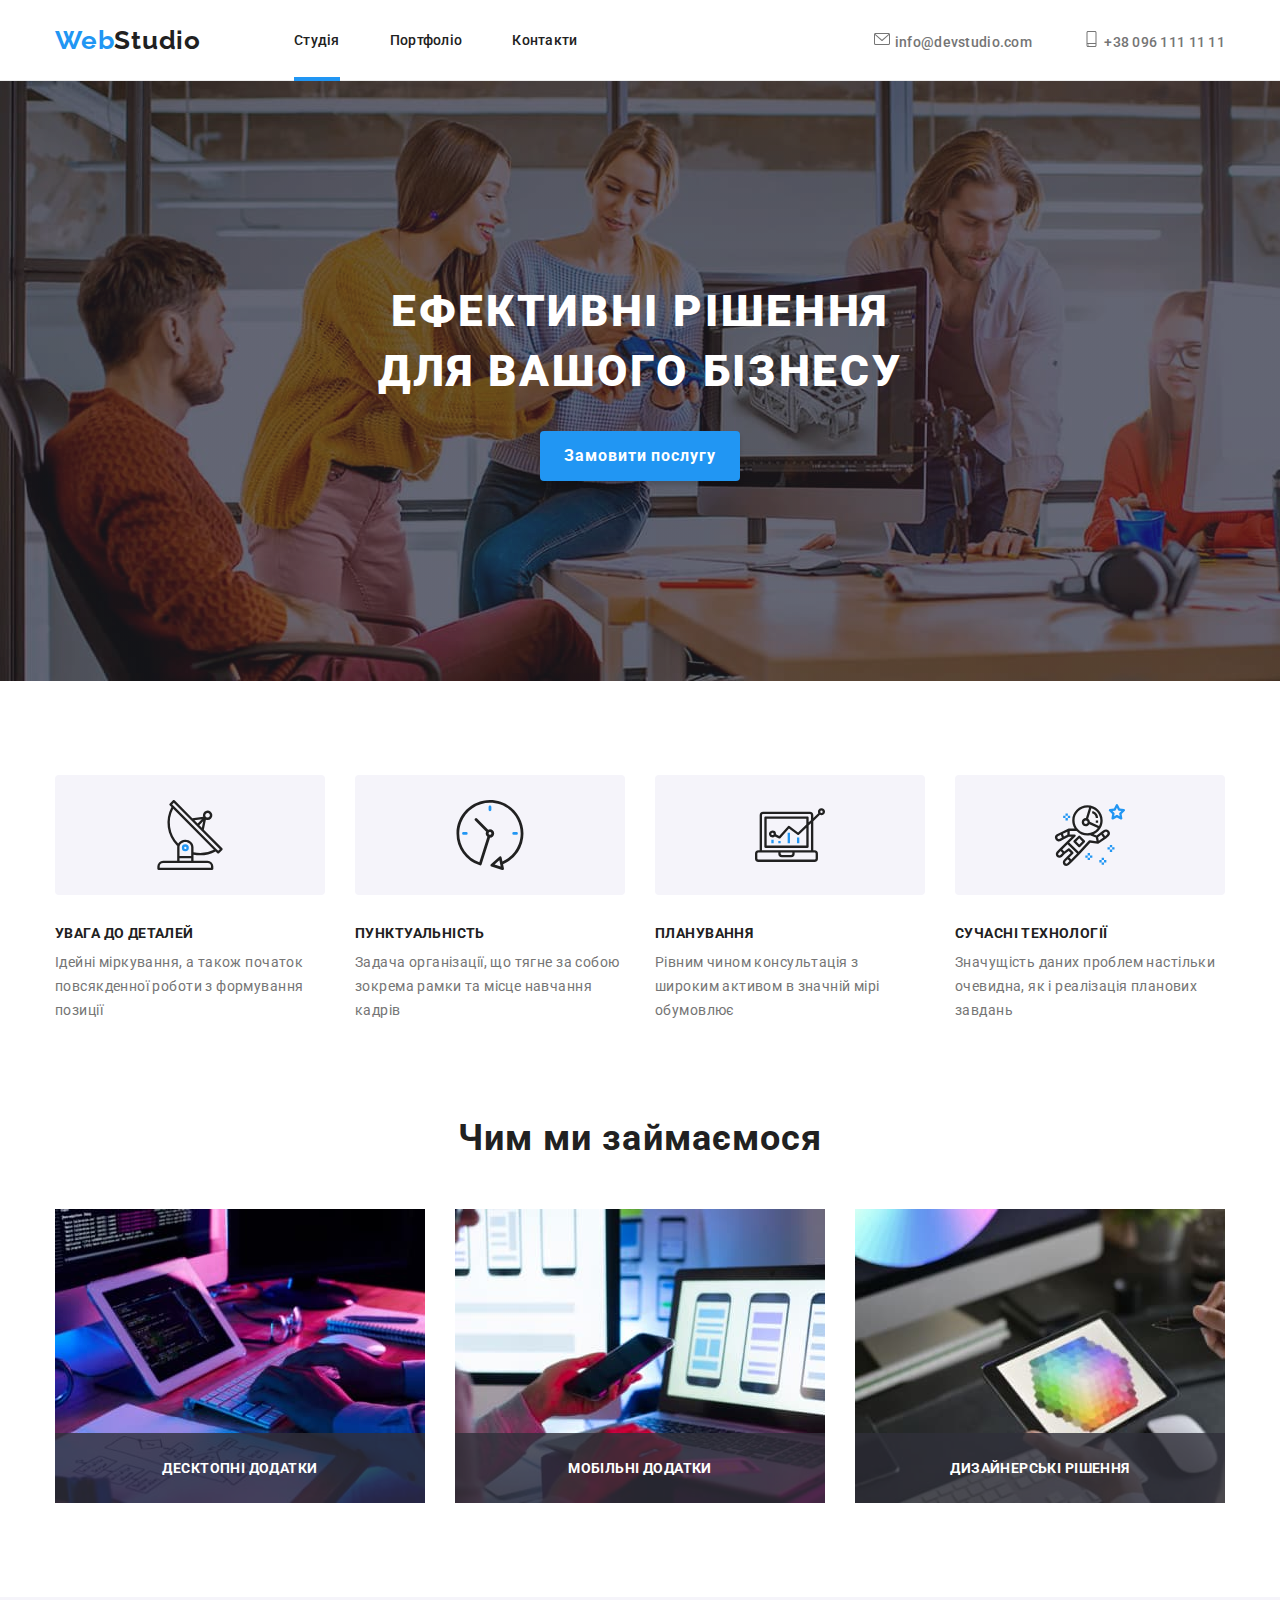
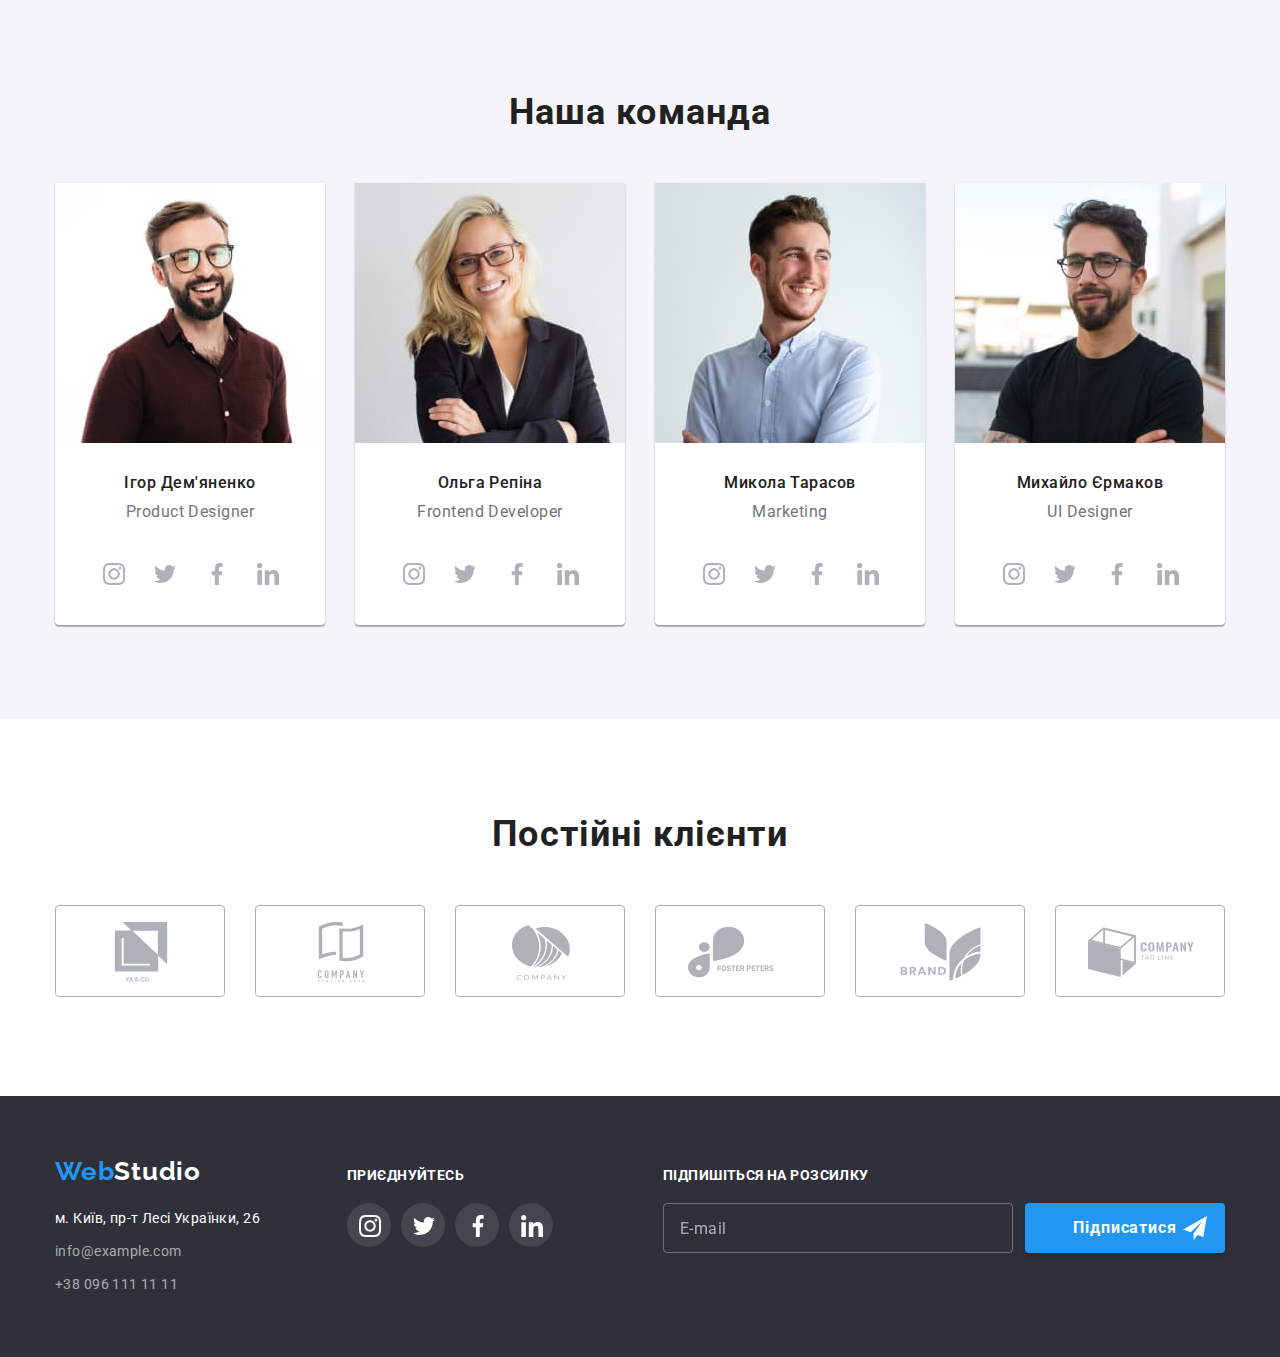
==== index.html @ 33052794 "hw according to the task" ====
<!DOCTYPE html>
<html lang="uk">
<head>
    <meta charset="UTF-8">
    <meta http-equiv="X-UA-Compatible" content="IE=edge">
    <meta name="viewport" content="width=device-width, initial-scale=1.0">
    <title>goit-markup-hw-01</title>
    <link rel="preconnect" href="https://cdnjs.cloudflare.com/ajax/libs/modern-normalize/1.0.0/modern-normalize.min.css">
    <link href="https://fonts.googleapis.com/css2?family=Roboto:wght@400;500;700;900&family=Raleway:wght@700&display=swap" rel="stylesheet">
    <link rel="stylesheet" href="https://cdnjs.cloudflare.com/ajax/libs/modern-normalize/1.0.0/modern-normalize.min.css">
    <link href="./css/styles.css" rel="stylesheet">
    <link rel="stylesheet" href="./css/main.min.css">
</head>

<body>
    <header class="header">
        <div class="container">
                <nav class="nav">
                    <a href="" class="link logo logo_color_dark"> <span class="logo-accent">Web</span>Studio </a>
                    <ul class="nav-list">
                        <li class="item"><a class="link nav-color current" href="#about">Студія</a></li>
                        <li class="item"><a class="link" href="./portfolio.html">Портфоліо</a></li>
                        <li class="item"><a class="link" href="">Контакти</a></li>
                    </ul>
                </nav>    
                    <ul class="header-contacts">
                        <li class="item">
                            <a class="link" href="info@devstudio.com">
                                <svg class="icon-contacts" width="20" height="16">
                                    <use href="./images/icons/sprite.svg#icon-mail"></use>
                                </svg>
                            info@devstudio.com
                            </a>
                        </li>
                        <li class="item">
                            <a class="link" href="tel:+380961111111">
                                <svg class="icon-contacts" width="19" height="16">
                                    <use href="./images/icons/sprite.svg#icon-phone"></use>  
                                </svg>  
                            +38 096 111 11 11
                            </a>
                        </li>
                    </ul>
        </div>
    </header>

    <main>
        <!--Hero-->
        <section class="hero" id="about">
            <div class="container">
                <h1>Ефективні рішення <br/> для вашого бізнесу</h1>
                <button data-modal-open class="hero-button pointer-button">Замовити послугу</button>
            </div>
        </section>

        <!--main messages-->
        <section class="main-messag">
            <div class="container">
                <ul class="list">
                    <li class="item">
                        <h3 class="title">Увага до деталей</h3>
                        <p class="text">Ідейні міркування, а також початок повсякденної роботи з формування позиції</p>
                    </li>
                    <li class="item">
                        <h3 class="title">Пунктуальність</h3>
                        <p class="text">Задача організації, що тягне за собою зокрема рамки та місце навчання кадрів</p>
                    </li>
                    <li class="item">
                        <h3 class="title">Планування</h3>
                        <p class="text">Рівним чином консультація з широким активом в значній мірі обумовлює</p>
                    </li>
                    <li class="item">
                        <h3 class="title">Сучасні технології</h3>
                        <p class="text">Значущість даних проблем настільки очевидна, як і реалізація планових завдань</p>
                    </li>
                </ul>
            </div>
        </section>

        <!--Чим ми займаємося-->
        <section class="tasks">
            <div class="container">
                <h2 class="title">Чим ми займаємося</h2>
                <ul class="list">
                    <li class="item"><img src="./images/img1.jpg" alt="мал1" width="370" height="294"/>
                        <div class="tasks-description"><p>Десктопні додатки</p></div>
                    </li>
                    <li class="item"><img src="./images/img2.jpg" alt="мал2" width="370" height="294"/>
                        <div class="tasks-description"><p>Мобільні додатки</p></div>
                    </li>
                    <li class="item"><img src="./images/img3.jpg" alt="мал3" width="370" height="294"/>
                        <div class="tasks-description"><p>Дизайнерські рішення</p></div>
                    </li>
                </ul>
            </div>
        </section>

        <!--Наша команда-->
        <section class="team">
            <div class="container">
                <h2>Наша команда</h2>
                <ul class="list">
                    <li class="item">
                        <img src="./images/photo1.jpg" alt="фото1" width="270" height="260"/>
                        <div class="imb-signature">
                            <h4 class="title">Ігор Дем'яненко</h4>
                            <p class="text">Product Designer</p>
                        </div>
                        <ul class="social-icon-list social-icon-list_geometry">
                            <li>
                            <a href="#" class="social-icon-link">
                                <svg class="social-icon social-icon_color_main">
                                    <use href="./images/icons/sprite.svg#icon-instagram"></use>
                                </svg>
                            </a>
                            </li>
                            <li>
                                <a href="#" class="social-icon-link">
                                    <svg class="social-icon social-icon_color_main">
                                        <use href="./images/icons/sprite.svg#icon-twitter"></use>
                                    </svg>
                                </a>
                            </li>
                            <li>
                                <a href="#" class="social-icon-link">
                                    <svg class="social-icon social-icon_color_main">
                                        <use href="./images/icons/sprite.svg#icon-facebook"></use>
                                    </svg>
                                </a>
                            </li>
                            <li>
                                <a href="#" class="social-icon-link">
                                    <svg class="social-icon social-icon_color_main">
                                        <use href="./images/icons/sprite.svg#icon-linkedin"></use>
                                    </svg>
                                </a>
                            </li>
                        </ul>
                    </li>
                    <li class="item">
                        <img src="./images/photo2.jpg" alt="фото2" width="270" height="260"/>
                        <div class="imb-signature">
                            <h4 class="title">Ольга Репіна</h4> 
                            <p class="text">Frontend Developer</p>
                        </div>
                        <ul class="social-icon-list social-icon-list_geometry">
                            <li>
                            <a href="#" class="social-icon-link">
                                <svg class="social-icon social-icon_color_main">
                                    <use href="./images/icons/sprite.svg#icon-instagram"></use>
                                </svg>
                            </a>
                            </li>
                            <li>
                                <a href="#" class="social-icon-link">
                                    <svg class="social-icon social-icon_color_main">
                                        <use href="./images/icons/sprite.svg#icon-twitter"></use>
                                    </svg>
                                </a>
                            </li>
                            <li>
                                <a href="#" class="social-icon-link">
                                    <svg class="social-icon social-icon_color_main">
                                        <use href="./images/icons/sprite.svg#icon-facebook"></use>
                                    </svg>
                                </a>
                            </li>
                            <li>
                                <a href="#" class="social-icon-link">
                                    <svg class="social-icon social-icon_color_main">
                                        <use href="./images/icons/sprite.svg#icon-linkedin"></use>
                                    </svg>
                                </a>
                            </li>
                        </ul>
                    </li>
                    <li class="item">
                        <img src="./images/photo3.jpg" alt="фото3" width="270" height="260"/>
                        <div class="imb-signature">
                            <h4 class="title">Микола Тарасов</h4> 
                            <p class="text">Marketing</p>
                        </div>
                        <ul class="social-icon-list social-icon-list_geometry">
                            <li>
                            <a href="#" class="social-icon-link">
                                <svg class="social-icon social-icon_color_main">
                                    <use href="./images/icons/sprite.svg#icon-instagram"></use>
                                </svg>
                            </a>
                            </li>
                            <li>
                                <a href="#" class="social-icon-link">
                                    <svg class="social-icon social-icon_color_main">
                                        <use href="./images/icons/sprite.svg#icon-twitter"></use>
                                    </svg>
                                </a>
                            </li>
                            <li>
                                <a href="#" class="social-icon-link">
                                    <svg class="social-icon social-icon_color_main">
                                        <use href="./images/icons/sprite.svg#icon-facebook"></use>
                                    </svg>
                                </a>
                            </li>
                            <li>
                                <a href="#" class="social-icon-link">
                                    <svg class="social-icon social-icon_color_main">
                                        <use href="./images/icons/sprite.svg#icon-linkedin"></use>
                                    </svg>
                                </a>
                            </li>
                        </ul>
                    </li>
                    <li class="item">
                        <img src="./images/photo4.jpg" alt="фото4" width="270" height="260"/>
                        <div class="imb-signature">
                            <h4 class="title">Михайло Єрмаков</h4> 
                        <p class="text">UI Designer</p>
                        </div>
                        <ul class="social-icon-list social-icon-list_geometry">
                            <li>
                            <a href="#" class="social-icon-link">
                                <svg class="social-icon social-icon_color_main">
                                    <use href="./images/icons/sprite.svg#icon-instagram"></use>
                                </svg>
                            </a>
                            </li>
                            <li>
                                <a href="#" class="social-icon-link">
                                    <svg class="social-icon social-icon_color_main">
                                        <use href="./images/icons/sprite.svg#icon-twitter"></use>
                                    </svg>
                                </a>
                            </li>
                            <li>
                                <a href="#" class="social-icon-link">
                                    <svg class="social-icon social-icon_color_main">
                                        <use href="./images/icons/sprite.svg#icon-facebook"></use>
                                    </svg>
                                </a>
                            </li>
                            <li>
                                <a href="#" class="social-icon-link">
                                    <svg class="social-icon social-icon_color_main">
                                        <use href="./images/icons/sprite.svg#icon-linkedin"></use>
                                    </svg>
                                </a>
                            </li>
                        </ul>
                    </li>
                </ul>
            </div>
        </section>

        <!--Постійні клієнти-->
        <section class="client">
            <div class="container">
                <h2>Постійні клієнти</h2>
                    <ul class="list">
                            <li class="item">
                            <a href="#" class="client-link">
                                <svg class="client-icon">
                                    <use href="./images/icons/sprite.svg#icon-client1"></use>
                                </svg>
                            </a>
                            </li>
                            <li class="item">
                                <a href="#" class="client-link">
                                    <svg class="client-icon">
                                        <use href="./images/icons/sprite.svg#icon-client2"></use>
                                    </svg>
                                </a>
                            </li>
                            <li class="item">
                                <a href="#" class="client-link">
                                    <svg class="client-icon">
                                        <use href="./images/icons/sprite.svg#icon-client3"></use>
                                    </svg>
                                </a>
                            </li>
                            <li class="item">
                                <a href="#" class="client-link">
                                    <svg class="client-icon">
                                        <use href="./images/icons/sprite.svg#icon-client4"></use>
                                    </svg>
                                </a>
                            </li>
                            <li class="item">
                                <a href="#" class="client-link">
                                    <svg class="client-icon">
                                        <use href="./images/icons/sprite.svg#icon-client5"></use>
                                    </svg>
                                </a>
                            </li>
                            <li class="item">
                                <a href="#" class="client-link">
                                    <svg class="client-icon" width=170 height=92>
                                        <use href="./images/icons/sprite.svg#icon-client6"></use>
                                    </svg>
                                </a>
                            </li>
                        </ul>
                   
            </div>
        </section>
    </main>

    <footer class="footer">
            <div class="container">
                <ul class="ul-footer">
                    <li>
                    <a href class="link logo logo_color_white"> <span class="logo-accent">Web</span>Studio </a>
                    <address>
                        <ul class="list">
                            <li class="item"><a href="" class="footer">м. Київ, пр-т Лесі Українки, 26</a></li>
                            <li class="item"><a href="mailto:info@example.com" class="footer-nav-color">info@example.com</a></li>
                            <li class="item"><a href="tel:+380961111111" class="footer-nav-color">+38 096 111 11 11</a></li>
                        </ul>
                    </address>
                    </li>
                    <div class="icons">
                    <li >
                        <h3 class="title">Приєднуйтесь</h3>
                        <ul class="social-icon-list">
                            <li>
                            <a href="#" class="social-icon-link social-icon-link_background-grey social-icon-link_geometry">
                                <svg class="social-icon social-icon_color_white">
                                    <use href="./images/icons/sprite.svg#icon-footer-instagram"></use>
                                </svg>
                            </a>
                            </li>
                            <li>
                            <a href="#" class="social-icon-link social-icon-link_background-grey social-icon-link_geometry">
                                <svg class="social-icon social-icon_color_white">
                                    <use href="./images/icons/sprite.svg#icon-footer-twitter"></use>
                                </svg>
                            </a>
                            </li>
                            <li>
                                <a href="#" class="social-icon-link social-icon-link_background-grey social-icon-link_geometry">
                                    <svg class="social-icon social-icon_color_white">
                                        <use href="./images/icons/sprite.svg#icon-footer-facebook"></use>
                                    </svg>
                                </a>
                            </li>
                            <li>
                                <a href="#" class="social-icon-link social-icon-link_background-grey ">
                                    <svg class="social-icon social-icon_color_white">
                                        <use href="./images/icons/sprite.svg#icon-footer-linkedin"></use>
                                    </svg>
                                </a>
                            </li>
                        </ul>   
                    </li>
                </div>
                <li>
                    <form action="#" class="footer-form">
                        <p class="footer-form-title">Підпишіться на розсилку</p>
                        <div class="footer-form-wrap">
                        <label class="footer-form-field">
                            <input type="email" name="user-mail" class="footer-input" placeholder="E-mail">
                        </label>
                        <button type="submit" class="footer-form-button"><p class="sign">Підписатися</p>
                            <svg class="footer-form-icon" width=24 height=24>
                                <use href="./images/icons/sprite.svg#icon-telegram"></use>
                            </svg>
                        </button>
                        </div>
                    </form>
                </li>
                </ul>
            </div>
    </footer>

<!--Модальне вікно-->

<div class="backdrop is-hidden" data-modal>
    <div class="modal">
        <p></p>
    <button class="button-close" data-modal-close >
        <svg class="svg-close" width=11 height=11>
            <use href="./images/icons/sprite.svg#icon-close-black"></use>
        </svg>
    </button>
    
    <form action="#" class="modal-form" >
        <p class="modal-title">Залиште свої дані, ми Вам зателефонуємо</p>
        <label class="modal-field">
            Ім'я
            <span class="modal-field-wrap">
            <input type="text" name="user-name" class="modal-input" required>
            <a href="#" class="form-link">
                <svg class="form-icon" width=12 height=12>
                    <use href="./images/icons/sprite.svg#icon-formperson"></use>
                </svg>
            </a>
            </span>
        </label>
        <label class="modal-field">
            Телефон
            <span class="modal-field-wrap">
            <input type="tel" name="user-phone" class="modal-input" required>
            <a href="#" class="form-link">
                <svg class="form-icon" width=13 height=13>
                    <use href="./images/icons/sprite.svg#icon-formtel"></use>
                </svg>
            </a>
        </span>
        </label>
        <label class="modal-field">
            Пошта
            <span class="modal-field-wrap">
            <input type="email" name="user-mail" class="modal-input">
            <a href="#" class="form-link">
                <svg class="form-icon" width=15 height=12>
                    <use href="./images/icons/sprite.svg#icon-formmail"></use>
                </svg>
            </a>
        </span>
        </label>
        <label class="modal-field">
            Коментарі
            <textarea name="user-comment" class="modal-textarea" placeholder="Введіть текст"></textarea>
        </label>
        <label class="checkbox-field">
            <input type="checkbox" name="user-agree" class="checkbox" required>
                    <span class="checkbox-icon"></span>  
                <p class="conditions">Погоджуюсь із розсилкою та приймаю</p> <a href=""><p class="conditions-accent">Умови договору</p></a>
            </label>
        </label>
        <button type="submit" class="modal-button"><p>Відправити</p></button>
    </form>
    </div>
</div>
<script src="./js/modal.js"></script>
</body>
</html>
---- css/styles.css ----
/*font-style: normal;
font-weight: normal (у текстів);
font-weight: bold або 500 (у заголовків);
color: #757575 (у текстів, у телефона в хедері)
color: #212121 (у заголовків, в хедері)
в футері адреса color:  #FFFFFF;
тел., електронка color: rgba(255, 255, 255, 0.6);  
letter-spacing: 0.03em (у лого, у текстів, в футері)
letter-spacing: 0.06em (в герої та у заголовків портфоліо)
letter-spacing: 0.02em (в хедері, крім лого);
background и color: #2196F3 (акцентний блакитний колір);
text-transform: uppercase; (у заголовка в герої та заголовків основних меседжів)
*/
/*Variables*/
/*ICONS */
/* HEADER STYLES */
/*HERO Styles*/

/*Main-messages styles*/


/*<!--Чим ми займаємося--> <!--Наша команда--> styles*/

/*<!--Наша команда-->*/
/*<!--Постійні клієнти-->*/
/*Portfolio styles*/
/*Portfolio-button styles*/
/*img-portfolio styles*/


/*footer styles*/

/*Footer ICONS */


/*footer form*/


/*Backdrop*/
---- css/main.min.css ----
/*! modern-normalize v1.1.0 | MIT License | https://github.com/sindresorhus/modern-normalize */*,::before,::after{box-sizing:border-box}html{line-height:1.15;-webkit-text-size-adjust:100%;-moz-tab-size:4;tab-size:4}body{margin:0;font-family:system-ui,-apple-system,"Segoe UI",Roboto,Helvetica,Arial,sans-serif,"Apple Color Emoji","Segoe UI Emoji"}hr{height:0;color:inherit}abbr[title]{text-decoration:underline dotted}b,strong{font-weight:bolder}ul,ol{list-style:none;margin:0;padding:0}a{text-decoration:none;color:inherit;display:inline-block}*{margin:0;padding:0}code,kbd,samp,pre{font-family:ui-monospace, SFMono-Regular, Consolas, 'Liberation Mono', Menlo, monospace;font-size:1em}small{font-size:80%}sub,sup{font-size:75%;line-height:0;position:relative;vertical-align:baseline}sub{bottom:-0.25em}sup{top:-0.5em}table{text-indent:0;border-color:inherit}button,input,optgroup,select,textarea{font-family:inherit;font-size:100%;line-height:1.15;margin:0}button,select{text-transform:none}button,[type='button'],[type='reset'],[type='submit']{-webkit-appearance:button}::-moz-focus-inner{border-style:none;padding:0}:-moz-focusring{outline:1px dotted ButtonText}:-moz-ui-invalid{box-shadow:none}legend{padding:0}progress{vertical-align:baseline}::-webkit-inner-spin-button,::-webkit-outer-spin-button{height:auto}[type='search']{-webkit-appearance:textfield;outline-offset:-2px}::-webkit-search-decoration{-webkit-appearance:none}::-webkit-file-upload-button{-webkit-appearance:button;font:inherit}summary{display:list-item}:root{--main-font: 'Roboto', sans-serif;--accent-font: 'Raleway', sans-serif;--main-text-color: #212121;--small-text-color: #757575;--accent-color: #2196F3;--white-color: #FFFFFF;--accent-background-color: #2F303A;--social-icons-color:#AFB1B8;--font-weigt-normal: 'normal';--font-weigt-bold: bold;--font-weigt-500: 500;--transition-duration: 250ms;--transition-timing-function: cubic-bezier(0.4, 0, 0.2, 1)}.visualy-hidden{position:absolute;width:1px;height:1px;margin:-1px;padding:0;overflow:hidden;border:0;clip:rect(0 0 0 0)}body{margin:0;padding:0;font-family:var(--main-font);font-style:normal;background-color:var(--white-color)}.container{width:1200px;padding-left:15px;padding-right:15px;margin-left:auto;margin-right:auto}a{color:inherit;text-decoration:none}ul{list-style:none;padding:0;margin:0}.title{margin:0}.text{margin:0;padding-top:10px}button{font-style:inherit;border:none;cursor:pointer}.hero-button{color:var(--white-color);width:200px;height:50px;left:700px;top:430px;background:var(--accent-color);box-shadow:0px 4px 4px rgba(0,0,0,0.15);border-radius:4px;font-weight:var(--font-weigt-bold);font-size:16px;line-height:1.875;letter-spacing:.06em}.portfolio-button .list{display:flex;justify-content:center;align-items:center}.portfolio-button .item{border-radius:4px;margin-right:8px}.portfolio-button .item:last-child{margin-right:0}.portfolio-button button{color:var(--main-text-color);background:#F5F4FA;border:none;padding:6px 22px 6px 22px;border-radius:4px;font-weight:var(--font-weigt-500);font-size:16px;line-height:1.625;letter-spacing:.03em;transition:color var(--transition-duration) var(--transition-timing-function),background var(--transition-duration) var(--transition-timing-function),box-shadow var(--transition-duration) var(--transition-timing-function)}.portfolio-button button:hover,.portfolio-button button:focus{box-shadow:0px 3px 1px rgba(0,0,0,0.1),0px 1px 2px rgba(0,0,0,0.08),0px 2px 2px rgba(0,0,0,0.12);border-radius:4px;background:var(--accent-color);color:var(--white-color)}.social-icon-list{display:flex;justify-content:space-around}.social-icon-list_geometry{margin-left:32px;margin-right:32px;margin-bottom:30px}.social-icon-link{display:inline-block;padding:12px;width:44px;height:44px;border-radius:50%;fill:var(--white-color);background-color:var(--white-color);transition:fill var(--transition-duration) var(--transition-timing-function),background-color var(--transition-duration) var(--transition-timing-function)}.social-icon-link:hover,.social-icon-link:focus{background-color:var(--accent-color)}.social-icon-link_geometry{margin-right:10px}.social-icon-link_background-grey{background:rgba(255,255,255,0.1)}.social-icon-link svg{transition:fill var(--transition-duration) var(--transition-timing-function),background-color var(--transition-duration) var(--transition-timing-function)}.social-icon-link:hover svg,.social-icon-link:focus svg{fill:var(--white-color)}.social-icon{width:22px;height:22px}.social-icon_color_main{fill:var(--social-icons-color)}.social-icon_color_white{fill:var(--white-color)}.backdrop{position:fixed;top:0;left:0;width:100%;height:100%;background-color:rgba(0,0,0,0.2);opacity:1;transition:opacity 1200ms var(--transition-timing-function)}.backdrop.is-hidden{opacity:0;pointer-events:none}.backdrop.is-hidden .modal{transform:translate(-50%, -50%) scale(1.2);opacity:0}.modal{position:absolute;top:50%;left:50%;transform:translate(-50%, -50%);min-width:528px;min-height:581px;background-color:var(--white-color);transform:translate(-50%, -50%) scale(1) perspective(600px) rotateY(45eg);opacity:1;transition:scale 1200ms var(--transition-timing-function),opacity 1200ms var(--transition-timing-function)}.button-close{position:absolute;right:8px;top:8px;width:30px;height:30px;border:1px solid rgba(0,0,0,0.1);border-radius:50%;background:none;cursor:pointer;transition:border-color var(--transition-duration) var(--transition-timing-function)}.button-close:hover,.button-close:focus{border-color:var(--accent-color)}.svg-close{position:absolute;top:50%;left:50%;transform:translate(-50%, -50%);fill:#000000;transition:fill var(--transition-duration) var(--transition-timing-function)}.button-close:hover svg,.button-close:focus svg{fill:var(--accent-color)}.modal-button{align-self:center;width:200px;height:50px;padding:10px 50px;margin-top:30px;background:#2196F3;box-shadow:0px 4px 4px rgba(0,0,0,0.15);border:none;border-radius:4px;transition:background-color var(--transition-duration) var(--transition-timing-function)}.modal-button:hover,.modal-button:focus{background-color:#188CE8}.modal-button p{font-weight:var(--font-weigt-bold);font-size:16px;line-height:1.875;letter-spacing:.06em;color:var(--white-color)}.logo{font-family:var(--accent-font);font-weight:var(--font-weigt-bold);font-size:26px;line-height:1.192;letter-spacing:.03em}.logo_color_dark{color:var(--main-text-color)}.logo_color_white{color:var(--white-color)}.logo-accent{color:var(--accent-color)}.nav{display:flex;align-items:center}.nav-list{display:flex;margin-left:93px;padding-top:32px;padding-bottom:32px}.nav-list .item{color:var(--main-text-color);margin-right:50px}.nav-list .item:last-child{margin-right:0}.nav-list .link{display:block;transition:color var(--transition-duration) var(--transition-timing-function)}.nav-list .link:hover,.nav-list .link:focus{color:var(--accent-color)}.current{position:relative}.current::after{position:absolute;content:'';bottom:-33px;left:0;width:100%;height:4px;background:var(--accent-color)}.modal-title{text-align:center;margin-bottom:12px;font-weight:var(--font-weigt-bold);font-size:20px;line-height:1.172;letter-spacing:.03em}.modal-form{display:flex;flex-direction:column;padding:40px}.modal-field{display:inline-block;margin-bottom:10px;font-weight:var(--font-weigt-normal);font-size:12px;line-height:1.172;letter-spacing:.01em;color:var(--small-text-color)}.modal-input{width:100%;height:40px;border:1px solid rgba(33,33,33,0.2);box-sizing:border-box;border-radius:4px;outline:none;padding:12px 16px 12px 42px;cursor:pointer;transition:border-color var(--transition-duration) var(--transition-timing-function)}.modal-input:focus{border-color:var(--accent-color)}.modal-input:focus+.form-link{fill:var(--accent-color)}.modal-field-wrap{position:relative;display:block;margin-top:4px}.form-link{position:absolute;display:flex;align-items:center;justify-content:center;width:18px;height:18px;transform:translateY(-50%);top:50%;left:12px;transition:fill var(--transition-duration) var(--transition-timing-function)}.modal-textarea{width:100%;height:120px;resize:none;border:1px solid rgba(33,33,33,0.2);box-sizing:border-box;border-radius:4px;padding:12px 16px;margin-top:4px;margin-bottom:20px;outline:none;cursor:pointer;transition:border-color var(--transition-duration) var(--transition-timing-function)}.modal-textarea:hover,.modal-textarea:focus{border-color:var(--accent-color)}::placeholder{font-weight:var(--font-weigt-normal);font-size:14px;line-height:1.333;letter-spacing:.01em;color:rgba(117,117,117,0.5)}.checkbox-field{display:flex;align-items:center;cursor:pointer;margin-left:13px}.checkbox{appearance:none}.checkbox-icon{display:inline-block;width:16px;height:15px;background-color:var(--white-color);border:2px solid var(--main-text-color);border-radius:2px;margin-right:9px}.checkbox:checked+.checkbox-icon{background-color:var(--accent-color);border-color:var(--accent-color);background-image:url(../images/check-vector.svg);background-size:contain;background-origin:border-box}.footer-form{margin-left:93px}.footer-form-title{margin-bottom:20px;font-weight:var(--font-weigt-bold);font-size:14px;line-height:1.143;letter-spacing:.03em;text-transform:uppercase;color:var(--white-color)}.footer-form-wrap{display:flex}.footer-form-button{font-family:var(--main-font);position:relative;width:200px;height:50px;padding:0;background:var(--accent-color);box-shadow:0px 4px 4px rgba(0,0,0,0.15);border-radius:4px;cursor:pointer}.sign{font-weight:700;font-size:16px;line-height:1.875;letter-spacing:.06em;color:var(--white-color)}.footer-form-icon{position:absolute;top:13px;left:158px}.footer-input{width:350px;height:50px;margin-right:12px;padding-left:16px;background:inherit;border:1px solid rgba(255,255,255,0.3);box-sizing:border-box;filter:drop-shadow(0px 4px 4px rgba(0,0,0,0.15));border-radius:4px;color:var(--small-text-color)}.footer-input::placeholder{font-weight:var(--font-weigt-normal);font-size:16px;line-height:1.25;letter-spacing:.03em;color:rgba(255,255,255,0.6)}.conditions{font-weight:var(--font-weigt-normal);font-size:14px;line-height:1.714;letter-spacing:.03em;color:var(--small-text-color)}.conditions-accent{font-weight:var(--font-weigt-normal);font-size:14px;line-height:1.714;letter-spacing:.03em;color:var(--accent-color);text-decoration:underline;padding-left:5px}.header{border-bottom:1px solid #ECECEC}.header .container{display:flex;align-items:center;font-weight:var(--font-weigt-500);font-size:14px;line-height:1.143;letter-spacing:.02em}.header-contacts{color:var(--small-text-color);display:flex;align-items:center;margin-left:auto;padding-top:30px;padding-bottom:30px;align-items:center}.header-contacts .item+.item{margin-left:50px}.header-contacts a{align-items:center}.header-contacts .link svg{transition:fill var(--transition-duration) var(--transition-timing-function),color var(--transition-duration) var(--transition-timing-function)}.header-contacts .link{transition:fill var(--transition-duration) var(--transition-timing-function),color var(--transition-duration) var(--transition-timing-function)}.header-contacts .link:hover,.header-contacts .link:focus{color:var(--accent-color);fill:var(--accent-color)}.header-contacts .link:hover svg,.header-contacts .link:focus svg{fill:var(--accent-color);fill:var(--accent-color)}.address{color:var(--small-text-color)}.icon-contacts{fill:var(--small-text-color)}.hero{background-image:linear-gradient(to right, rgba(47,48,58,0.4), rgba(47,48,58,0.4)),url(../images/hero-background.jpg);background-size:cover;background-position:centers}.hero .container{padding:200px 0;text-align:center}.hero h1{max-width:696px;text-align:center;margin:0 auto;padding-bottom:30px;font-weight:900;font-size:44px;line-height:1.364;letter-spacing:.06em;color:var(--white-color);text-transform:uppercase}.main-messag{padding-top:94px;padding-bottom:94px}.main-messag .container{font-weight:var(--font-weigt-normal);font-size:14px;line-height:1.714;letter-spacing:.03em;color:var(--small-text-color)}.main-messag .list{display:flex;justify-content:center}.main-messag h3{font-weight:var(--font-weigt-bold);font-size:14px;line-height:1.143;letter-spacing:.03em;color:var(--main-text-color);text-transform:uppercase}.main-messag .item{max-width:270px;margin-right:30px}.main-messag .item:last-child{margin-right:0}.main-messag .item::before{display:block;content:"";height:120px;background-size:contain;background-position:center;margin-bottom:30px}.main-messag .item:nth-child(1)::before{background-image:url(../images/icons/message-icons/antenna.svg)}.main-messag .item:nth-child(2)::before{background-image:url(../images/icons/message-icons/clock.svg)}.main-messag .item:nth-child(3)::before{background-image:url(../images/icons/message-icons/diagram.svg)}.main-messag .item:nth-child(4)::before{background-image:url(../images/icons/message-icons/astronaut.svg)}.tasks{padding-bottom:94px}.tasks .list{display:flex}.tasks h2{text-align:center;margin-bottom:50px;font-weight:var(--font-weigt-bold);font-size:36px;line-height:1.167;letter-spacing:.03em;color:var(--main-text-color)}.tasks .item{position:relative;margin-right:30px;justify-content:center}.tasks .item:last-child{margin-right:0}.tasks-description{position:absolute;bottom:0;width:100%;padding-top:27px;padding-bottom:27px;background-color:rgba(47,48,58,0.8);text-align:center;font-weight:var(--font-weigt-bold);font-size:14px;line-height:1.172;letter-spacing:.03em;text-transform:uppercase;color:#FFFFFF}.team{padding-top:94px;padding-bottom:94px;background:#F5F4FA}.team .container .list{display:flex}.imb-signature{padding-top:30px;padding-bottom:30px}.team h2{text-align:center;margin-bottom:50px;font-weight:var(--font-weigt-bold);font-size:36px;line-height:1.167;letter-spacing:.03em;color:var(--main-text-color)}.team .title{text-align:center;font-weight:var(--font-weigt-500);font-size:16px;line-height:1.188;letter-spacing:.03em;color:var(--main-text-color)}.team .item{margin-right:30px;justify-content:center;background:var(--white-color);box-shadow:0px 1px 3px rgba(0,0,0,0.12),0px 1px 1px rgba(0,0,0,0.14),0px 2px 1px rgba(0,0,0,0.2);border-radius:0px 0px 4px 4px}.team .item:last-child{margin-right:0}.team .text{font-weight:var(--font-weigt-normal);font-size:16px;line-height:1.188;letter-spacing:.03em;color:var(--small-text-color);text-align:center}.client{padding-top:94px;padding-bottom:94px}.client .list{display:flex;justify-content:space-around}.client h2{text-align:center;margin-bottom:50px;font-weight:var(--font-weigt-bold);font-size:36px;line-height:1.167;letter-spacing:.03em;color:var(--main-text-color)}.client .item{margin-right:30px;justify-content:center;align-items:center}.client .item:last-child{margin-right:0}.client-link{display:inline-block;width:170px;height:92px;border:1px solid var(--social-icons-color);border-radius:4px}.client-link:hover,.client-link:focus{border-color:var(--accent-color)}.client-icon{width:106px;height:60px;margin:16px 32px;fill:var(--social-icons-color);transition:fill var(--transition-duration) var(--transition-timing-function),border-color var(--transition-duration) var(--transition-timing-function)}.client-icon svg{transition:fill var(--transition-duration) var(--transition-timing-function),border-color var(--transition-duration) var(--transition-timing-function)}.client-link:hover svg,.client-link:focus svg{fill:var(--accent-color)}.portfolio{padding-top:94px;padding-bottom:94px}.img-portfolio .list{display:flex;flex-wrap:wrap;margin-top:50px}img{display:block}.img-portfolio .item{width:370px;margin-right:30px;margin-bottom:30px;transition:box-shadow var(--transition-duration) var(--transition-timing-function)}.img-portfolio .item:hover,.img-portfolio .item:focus{box-shadow:0px 1px 1px rgba(0,0,0,0.12),0px 4px 4px rgba(0,0,0,0.06),1px 4px 6px rgba(0,0,0,0.16)}.img-portfolio .item:nth-child(3n){margin-right:0}.image-overlay{position:relative;overflow:hidden}.portfolio-overlay{position:absolute;top:0;left:0;width:100%;height:100%;padding:63px 24px;background:rgba(33,150,243,0.9);font-weight:var(--font-weigt-normal);font-size:18px;line-height:1.556;letter-spacing:.03em;color:var(--white-color);transform:translateY(100%);transition-duration:var(--transition-duration);transition-timing-function:var(--transition-timing-function)}.image-link:hover .portfolio-overlay,.image-link:focus .portfolio-overlay{transform:translateY(0%)}.img-portfolio-sign{padding-top:20px;padding-bottom:20px;padding-left:24px;border:1px solid #EEEEEE;border-top:none}.img-portfolio{font-weight:var(--font-weigt-normal);font-size:16px;line-height:1.875;letter-spacing:.03em;color:var(--small-text-color)}.img-portfolio .title{margin-bottom:4px;font-weight:var(--font-weigt-bold);font-size:18px;line-height:2;letter-spacing:.06em;color:var(--main-text-color)}footer{background-color:var(--accent-background-color);padding-bottom:60px;padding-top:60px}.ul-footer{display:flex;align-items:baseline;justify-content:space-between}.ul-footer .icons{margin-left:70px}.ul-footer .list{margin-top:20px}.ul-footer .item{margin-bottom:9px;color:var(--white-color);font-style:normal;letter-spacing:0.03em;font-weight:var(--font-weigt-normal);font-size:14px;line-height:1.714;letter-spacing:.03em}.ul-footer .item:last-child{margin-bottom:0}.ul-footer .title{text-transform:uppercase;margin-bottom:20px;font-weight:var(--font-weigt-bold);font-size:14px;line-height:1.143;letter-spacing:.03em;color:var(--white-color)}.footer-nav-color{color:rgba(255,255,255,0.6);font-style:normal}
/*# sourceMappingURL=main.min.css.map */
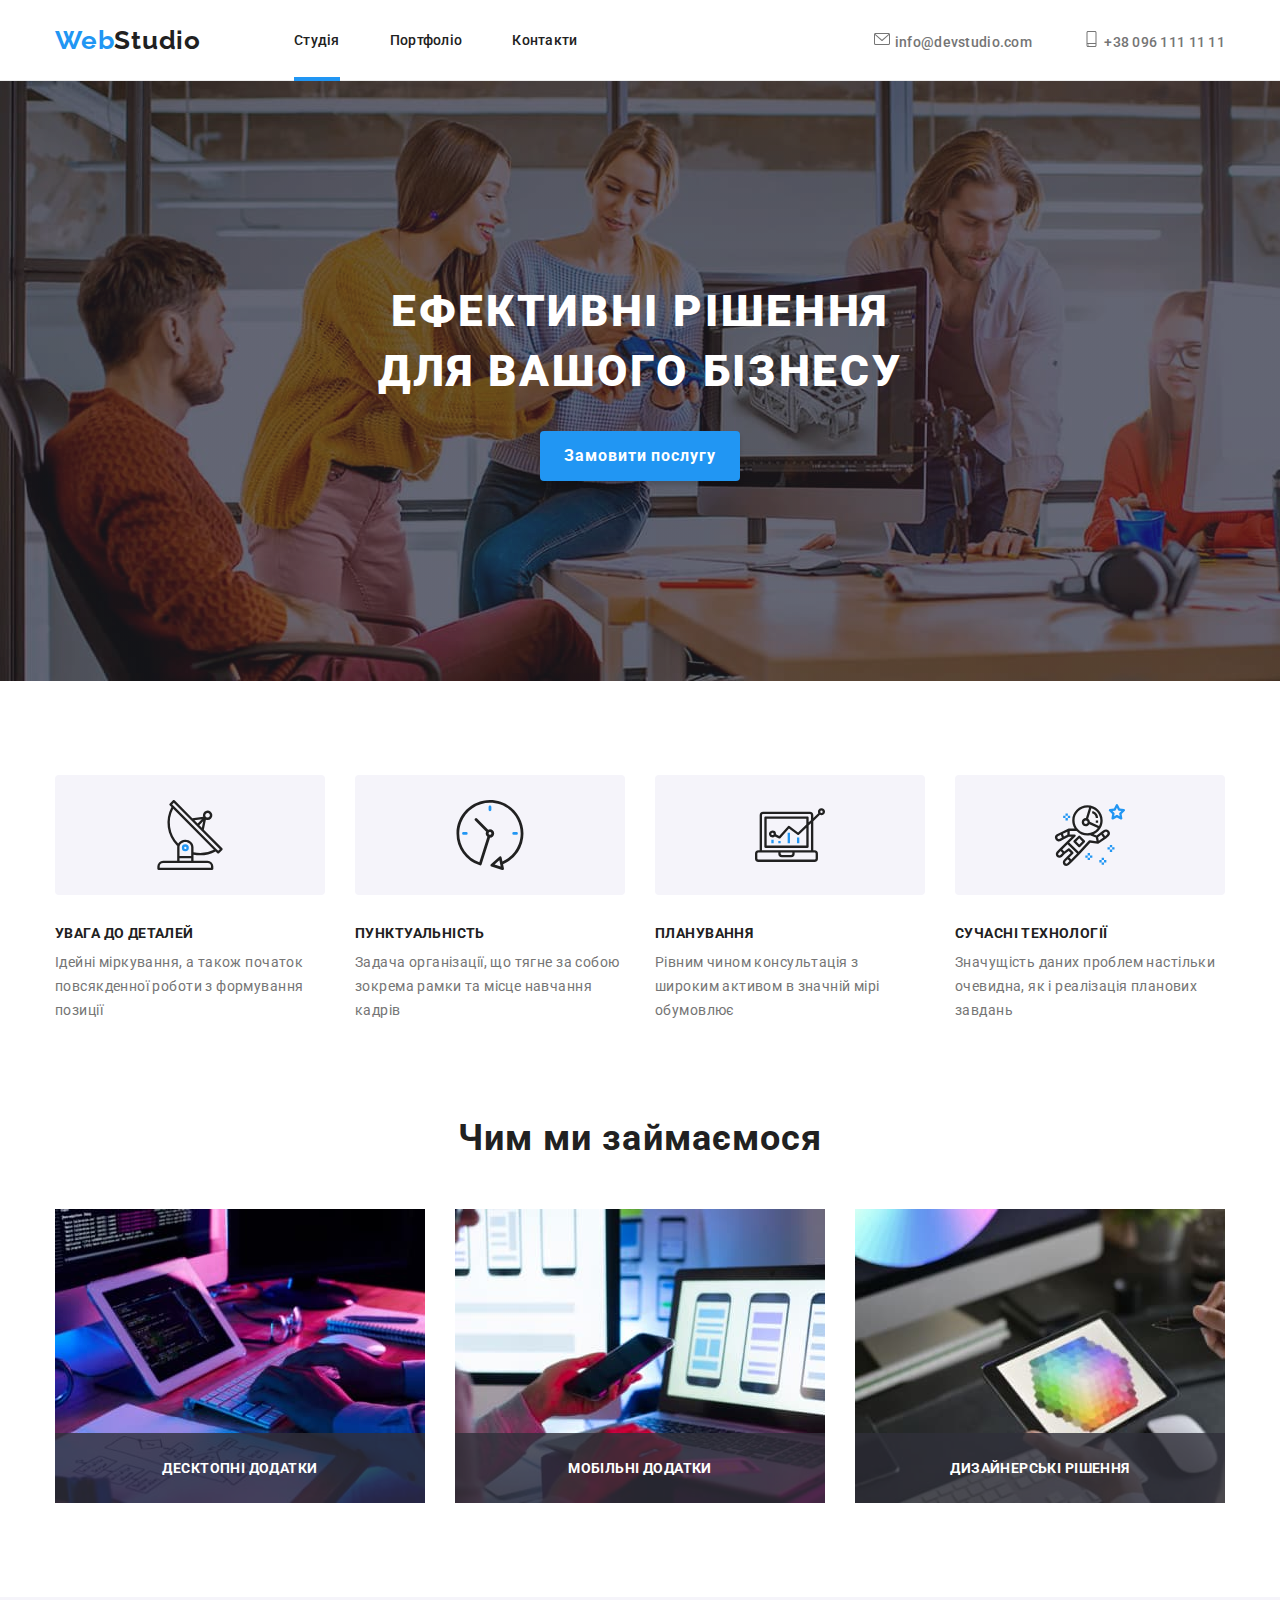
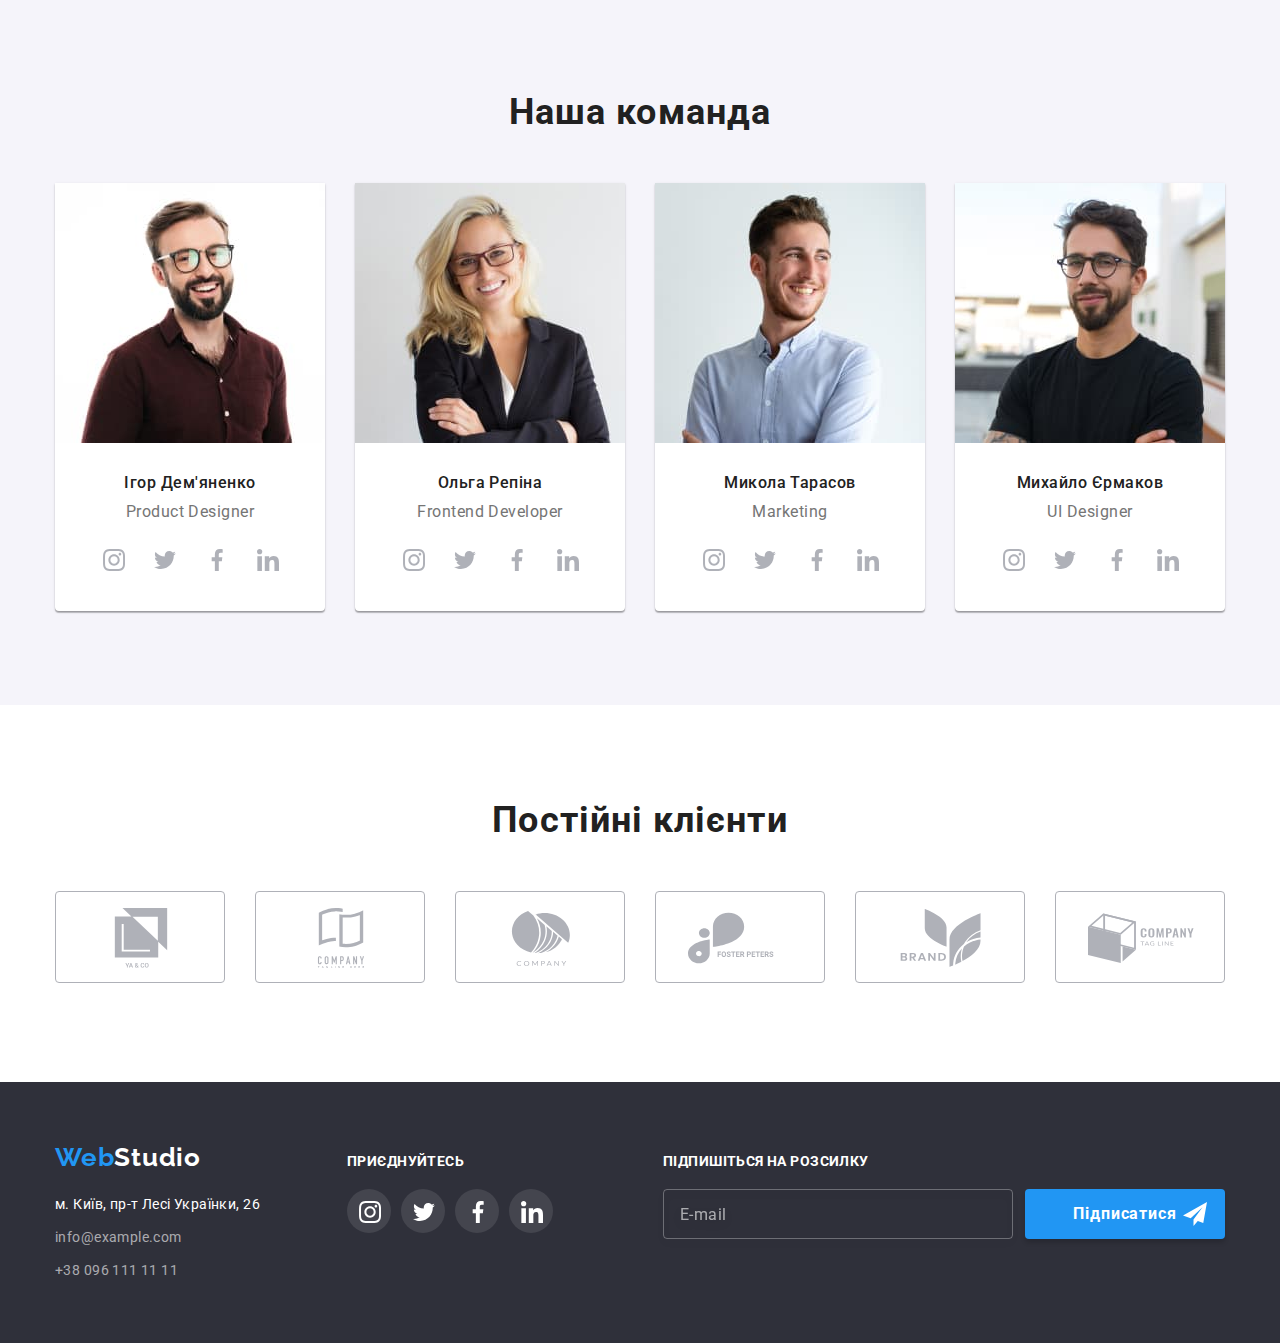
==== commit eca0c5da: "the mentor's comments from revision2" ====
--- a/index.html
+++ b/index.html
@@ -17,23 +17,23 @@
         <div class="container">
                 <nav class="nav">
                     <a href="" class="link logo logo_color_dark"> <span class="logo-accent">Web</span>Studio </a>
-                    <ul class="nav-list">
-                        <li class="item"><a class="link nav-color current" href="#about">Студія</a></li>
-                        <li class="item"><a class="link" href="./portfolio.html">Портфоліо</a></li>
-                        <li class="item"><a class="link" href="">Контакти</a></li>
+                    <ul class="nav__list">
+                        <li class="nav__item"><a class="nav__link nav-color nav_current" href="#about">Студія</a></li>
+                        <li class="nav__item"><a class="nav__link" href="./portfolio.html">Портфоліо</a></li>
+                        <li class="nav__item"><a class="nav__link" href="">Контакти</a></li>
                     </ul>
                 </nav>    
                     <ul class="header-contacts">
-                        <li class="item">
-                            <a class="link" href="info@devstudio.com">
+                        <li class="header-contacts__item">
+                            <a class="header-contacts__link" href="info@devstudio.com">
                                 <svg class="icon-contacts" width="20" height="16">
                                     <use href="./images/icons/sprite.svg#icon-mail"></use>
                                 </svg>
                             info@devstudio.com
                             </a>
                         </li>
-                        <li class="item">
-                            <a class="link" href="tel:+380961111111">
+                        <li class="header-contacts__item">
+                            <a class="header-contacts__link" href="tel:+380961111111">
                                 <svg class="icon-contacts" width="19" height="16">
                                     <use href="./images/icons/sprite.svg#icon-phone"></use>  
                                 </svg>  
@@ -56,21 +56,21 @@
         <!--main messages-->
         <section class="main-messag">
             <div class="container">
-                <ul class="list">
-                    <li class="item">
-                        <h3 class="title">Увага до деталей</h3>
+                <ul class="main-messag__list">
+                    <li class="main-messag__item">
+                        <h3 class="main-messag__title">Увага до деталей</h3>
                         <p class="text">Ідейні міркування, а також початок повсякденної роботи з формування позиції</p>
                     </li>
-                    <li class="item">
-                        <h3 class="title">Пунктуальність</h3>
+                    <li class="main-messag__item">
+                        <h3 class="main-messag__title">Пунктуальність</h3>
                         <p class="text">Задача організації, що тягне за собою зокрема рамки та місце навчання кадрів</p>
                     </li>
-                    <li class="item">
-                        <h3 class="title">Планування</h3>
+                    <li class="main-messag__item">
+                        <h3 class="main-messag__title">Планування</h3>
                         <p class="text">Рівним чином консультація з широким активом в значній мірі обумовлює</p>
                     </li>
-                    <li class="item">
-                        <h3 class="title">Сучасні технології</h3>
+                    <li class="main-messag__item">
+                        <h3 class="main-messag__title">Сучасні технології</h3>
                         <p class="text">Значущість даних проблем настільки очевидна, як і реалізація планових завдань</p>
                     </li>
                 </ul>
@@ -80,16 +80,16 @@
         <!--Чим ми займаємося-->
         <section class="tasks">
             <div class="container">
-                <h2 class="title">Чим ми займаємося</h2>
-                <ul class="list">
-                    <li class="item"><img src="./images/img1.jpg" alt="мал1" width="370" height="294"/>
-                        <div class="tasks-description"><p>Десктопні додатки</p></div>
-                    </li>
-                    <li class="item"><img src="./images/img2.jpg" alt="мал2" width="370" height="294"/>
-                        <div class="tasks-description"><p>Мобільні додатки</p></div>
-                    </li>
-                    <li class="item"><img src="./images/img3.jpg" alt="мал3" width="370" height="294"/>
-                        <div class="tasks-description"><p>Дизайнерські рішення</p></div>
+                <h2 class="tasks__title">Чим ми займаємося</h2>
+                <ul class="tasks__list">
+                    <li class="tasks__item"><img src="./images/img1.jpg" alt="мал1" width="370" height="294"/>
+                        <div class="tasks__item_description"><p>Десктопні додатки</p></div>
+                    </li>
+                    <li class="tasks__item"><img src="./images/img2.jpg" alt="мал2" width="370" height="294"/>
+                        <div class="tasks__item_description"><p>Мобільні додатки</p></div>
+                    </li>
+                    <li class="tasks__item"><img src="./images/img3.jpg" alt="мал3" width="370" height="294"/>
+                        <div class="tasks__item_description"><p>Дизайнерські рішення</p></div>
                     </li>
                 </ul>
             </div>
@@ -98,13 +98,13 @@
         <!--Наша команда-->
         <section class="team">
             <div class="container">
-                <h2>Наша команда</h2>
-                <ul class="list">
-                    <li class="item">
+                <h2 class="team__main-title">Наша команда</h2>
+                <ul class="team__list">
+                    <li class="team__item">
                         <img src="./images/photo1.jpg" alt="фото1" width="270" height="260"/>
-                        <div class="imb-signature">
-                            <h4 class="title">Ігор Дем'яненко</h4>
-                            <p class="text">Product Designer</p>
+                        <div class="team__img_signature">
+                            <h4 class="team__title">Ігор Дем'яненко</h4>
+                            <p class="team__text">Product Designer</p>
                         </div>
                         <ul class="social-icon-list social-icon-list_geometry">
                             <li>
@@ -137,11 +137,11 @@
                             </li>
                         </ul>
                     </li>
-                    <li class="item">
+                    <li class="team__item">
                         <img src="./images/photo2.jpg" alt="фото2" width="270" height="260"/>
-                        <div class="imb-signature">
-                            <h4 class="title">Ольга Репіна</h4> 
-                            <p class="text">Frontend Developer</p>
+                        <div class="team__img_signature">
+                            <h4 class="team__title">Ольга Репіна</h4> 
+                            <p class="team__text">Frontend Developer</p>
                         </div>
                         <ul class="social-icon-list social-icon-list_geometry">
                             <li>
@@ -174,11 +174,11 @@
                             </li>
                         </ul>
                     </li>
-                    <li class="item">
+                    <li class="team__item">
                         <img src="./images/photo3.jpg" alt="фото3" width="270" height="260"/>
-                        <div class="imb-signature">
-                            <h4 class="title">Микола Тарасов</h4> 
-                            <p class="text">Marketing</p>
+                        <div class="team__img_signature">
+                            <h4 class="team__title">Микола Тарасов</h4> 
+                            <p class="team__text">Marketing</p>
                         </div>
                         <ul class="social-icon-list social-icon-list_geometry">
                             <li>
@@ -211,11 +211,11 @@
                             </li>
                         </ul>
                     </li>
-                    <li class="item">
+                    <li class="team__item">
                         <img src="./images/photo4.jpg" alt="фото4" width="270" height="260"/>
-                        <div class="imb-signature">
-                            <h4 class="title">Михайло Єрмаков</h4> 
-                        <p class="text">UI Designer</p>
+                        <div class="team__img_signature">
+                            <h4 class="team__title">Михайло Єрмаков</h4> 
+                        <p class="team__text">UI Designer</p>
                         </div>
                         <ul class="social-icon-list social-icon-list_geometry">
                             <li>
@@ -255,46 +255,46 @@
         <!--Постійні клієнти-->
         <section class="client">
             <div class="container">
-                <h2>Постійні клієнти</h2>
-                    <ul class="list">
-                            <li class="item">
-                            <a href="#" class="client-link">
-                                <svg class="client-icon">
+                <h2 class="client__title">Постійні клієнти</h2>
+                    <ul class="client__list">
+                            <li class="client__item">
+                            <a href="#" class="client__link">
+                                <svg class="client__icon">
                                     <use href="./images/icons/sprite.svg#icon-client1"></use>
                                 </svg>
                             </a>
                             </li>
-                            <li class="item">
-                                <a href="#" class="client-link">
-                                    <svg class="client-icon">
+                            <li class="client__item">
+                                <a href="#" class="client__link">
+                                    <svg class="client__icon">
                                         <use href="./images/icons/sprite.svg#icon-client2"></use>
                                     </svg>
                                 </a>
                             </li>
-                            <li class="item">
-                                <a href="#" class="client-link">
-                                    <svg class="client-icon">
+                            <li class="client__item">
+                                <a href="#" class="client__link">
+                                    <svg class="client__icon">
                                         <use href="./images/icons/sprite.svg#icon-client3"></use>
                                     </svg>
                                 </a>
                             </li>
-                            <li class="item">
-                                <a href="#" class="client-link">
-                                    <svg class="client-icon">
+                            <li class="client__item">
+                                <a href="#" class="client__link">
+                                    <svg class="client__icon">
                                         <use href="./images/icons/sprite.svg#icon-client4"></use>
                                     </svg>
                                 </a>
                             </li>
-                            <li class="item">
-                                <a href="#" class="client-link">
-                                    <svg class="client-icon">
+                            <li class="client__item">
+                                <a href="#" class="client__link">
+                                    <svg class="client__icon">
                                         <use href="./images/icons/sprite.svg#icon-client5"></use>
                                     </svg>
                                 </a>
                             </li>
-                            <li class="item">
-                                <a href="#" class="client-link">
-                                    <svg class="client-icon" width=170 height=92>
+                            <li class="client__item">
+                                <a href="#" class="client__link">
+                                    <svg class="client__icon" width=170 height=92>
                                         <use href="./images/icons/sprite.svg#icon-client6"></use>
                                     </svg>
                                 </a>
@@ -307,20 +307,20 @@
 
     <footer class="footer">
             <div class="container">
-                <ul class="ul-footer">
+                <ul class="footer__list_all">
                     <li>
                     <a href class="link logo logo_color_white"> <span class="logo-accent">Web</span>Studio </a>
                     <address>
-                        <ul class="list">
-                            <li class="item"><a href="" class="footer">м. Київ, пр-т Лесі Українки, 26</a></li>
-                            <li class="item"><a href="mailto:info@example.com" class="footer-nav-color">info@example.com</a></li>
-                            <li class="item"><a href="tel:+380961111111" class="footer-nav-color">+38 096 111 11 11</a></li>
+                        <ul class="footer__nav-list">
+                            <li class="footer__nav-item"><a href="" class="footer">м. Київ, пр-т Лесі Українки, 26</a></li>
+                            <li class="footer__nav-item"><a href="mailto:info@example.com" class="footer-nav-color">info@example.com</a></li>
+                            <li class="footer__nav-item"><a href="tel:+380961111111" class="footer-nav-color">+38 096 111 11 11</a></li>
                         </ul>
                     </address>
                     </li>
-                    <div class="icons">
+                    <div class="footer__icons">
                     <li >
-                        <h3 class="title">Приєднуйтесь</h3>
+                        <h3 class="footer__title">Приєднуйтесь</h3>
                         <ul class="social-icon-list">
                             <li>
                             <a href="#" class="social-icon-link social-icon-link_background-grey social-icon-link_geometry">
@@ -377,8 +377,8 @@
 <div class="backdrop is-hidden" data-modal>
     <div class="modal">
         <p></p>
-    <button class="button-close" data-modal-close >
-        <svg class="svg-close" width=11 height=11>
+    <button class="modal__button_close" data-modal-close >
+        <svg class="modal__svg_close" width=11 height=11>
             <use href="./images/icons/sprite.svg#icon-close-black"></use>
         </svg>
     </button>
@@ -428,7 +428,7 @@
                 <p class="conditions">Погоджуюсь із розсилкою та приймаю</p> <a href=""><p class="conditions-accent">Умови договору</p></a>
             </label>
         </label>
-        <button type="submit" class="modal-button"><p>Відправити</p></button>
+        <button type="submit" class="modal__button"><p>Відправити</p></button>
     </form>
     </div>
 </div>
--- a/css/main.min.css
+++ b/css/main.min.css
@@ -3,5 +3,5 @@
  Consolas,  'Liberation Mono',  Menlo,- monospace;font-size:1em}small{font-size:80%}sub,sup{font-size:75%;line-height:0;position:relative;vertical-align:baseline}sub{bottom:-0.25em}sup{top:-0.5em}table{text-indent:0;border-color:inherit}button,input,optgroup,select,textarea{font-family:inherit;font-size:100%;line-height:1.15;margin:0}button,select{text-transform:none}button,[type='button'],[type='reset'],[type='submit']{-webkit-appearance:button}::-moz-focus-inner{border-style:none;padding:0}:-moz-focusring{outline:1px dotted ButtonText}:-moz-ui-invalid{box-shadow:none}legend{padding:0}progress{vertical-align:baseline}::-webkit-inner-spin-button,::-webkit-outer-spin-button{height:auto}[type='search']{-webkit-appearance:textfield;outline-offset:-2px}::-webkit-search-decoration{-webkit-appearance:none}::-webkit-file-upload-button{-webkit-appearance:button;font:inherit}summary{display:list-item}:root{--main-font: 'Roboto', sans-serif;--accent-font: 'Raleway', sans-serif;--main-text-color: #212121;--small-text-color: #757575;--accent-color: #2196F3;--white-color: #FFFFFF;--accent-background-color: #2F303A;--social-icons-color:#AFB1B8;--font-weigt-normal: 'normal';--font-weigt-bold: bold;--font-weigt-500: 500;--transition-duration: 250ms;--transition-timing-function: cubic-bezier(0.4, 0, 0.2, 1)}.visualy-hidden{position:absolute;width:1px;height:1px;margin:-1px;padding:0;overflow:hidden;border:0;clip:rect(0 0 0 0)}body{margin:0;padding:0;font-family:var(--main-font);font-style:normal;background-color:var(--white-color)}.container{width:1200px;padding-left:15px;padding-right:15px;margin-left:auto;margin-right:auto}a{color:inherit;text-decoration:none}ul{list-style:none;padding:0;margin:0}.title{margin:0}.text{margin:0;padding-top:10px}button{font-style:inherit;border:none;cursor:pointer}.hero-button{color:var(--white-color);width:200px;height:50px;left:700px;top:430px;background:var(--accent-color);box-shadow:0px 4px 4px rgba(0,0,0,0.15);border-radius:4px;font-weight:var(--font-weigt-bold);font-size:16px;line-height:1.875;letter-spacing:.06em}.portfolio-button .list{display:flex;justify-content:center;align-items:center}.portfolio-button .item{border-radius:4px;margin-right:8px}.portfolio-button .item:last-child{margin-right:0}.portfolio-button button{color:var(--main-text-color);background:#F5F4FA;border:none;padding:6px 22px 6px 22px;border-radius:4px;font-weight:var(--font-weigt-500);font-size:16px;line-height:1.625;letter-spacing:.03em;transition:color var(--transition-duration) var(--transition-timing-function),background var(--transition-duration) var(--transition-timing-function),box-shadow var(--transition-duration) var(--transition-timing-function)}.portfolio-button button:hover,.portfolio-button button:focus{box-shadow:0px 3px 1px rgba(0,0,0,0.1),0px 1px 2px rgba(0,0,0,0.08),0px 2px 2px rgba(0,0,0,0.12);border-radius:4px;background:var(--accent-color);color:var(--white-color)}.social-icon-list{display:flex;justify-content:space-around}.social-icon-list_geometry{margin-left:32px;margin-right:32px;margin-bottom:30px}.social-icon-link{display:inline-block;padding:12px;width:44px;height:44px;border-radius:50%;fill:var(--white-color);background-color:var(--white-color);transition:fill var(--transition-duration) var(--transition-timing-function),background-color var(--transition-duration) var(--transition-timing-function)}.social-icon-link:hover,.social-icon-link:focus{background-color:var(--accent-color)}.social-icon-link_geometry{margin-right:10px}.social-icon-link_background-grey{background:rgba(255,255,255,0.1)}.social-icon-link svg{transition:fill var(--transition-duration) var(--transition-timing-function),background-color var(--transition-duration) var(--transition-timing-function)}.social-icon-link:hover svg,.social-icon-link:focus svg{fill:var(--white-color)}.social-icon{width:22px;height:22px}.social-icon_color_main{fill:var(--social-icons-color)}.social-icon_color_white{fill:var(--white-color)}.backdrop{position:fixed;top:0;left:0;width:100%;height:100%;background-color:rgba(0,0,0,0.2);opacity:1;transition:opacity 1200ms var(--transition-timing-function)}.backdrop.is-hidden{opacity:0;pointer-events:none}.backdrop.is-hidden .modal{transform:translate(-50%, -50%) scale(1.2);opacity:0}.modal{position:absolute;top:50%;left:50%;transform:translate(-50%, -50%);min-width:528px;min-height:581px;background-color:var(--white-color);transform:translate(-50%, -50%) scale(1) perspective(600px) rotateY(45eg);opacity:1;transition:scale 1200ms var(--transition-timing-function),opacity 1200ms var(--transition-timing-function)}.button-close{position:absolute;right:8px;top:8px;width:30px;height:30px;border:1px solid rgba(0,0,0,0.1);border-radius:50%;background:none;cursor:pointer;transition:border-color var(--transition-duration) var(--transition-timing-function)}.button-close:hover,.button-close:focus{border-color:var(--accent-color)}.svg-close{position:absolute;top:50%;left:50%;transform:translate(-50%, -50%);fill:#000000;transition:fill var(--transition-duration) var(--transition-timing-function)}.button-close:hover svg,.button-close:focus svg{fill:var(--accent-color)}.modal-button{align-self:center;width:200px;height:50px;padding:10px 50px;margin-top:30px;background:#2196F3;box-shadow:0px 4px 4px rgba(0,0,0,0.15);border:none;border-radius:4px;transition:background-color var(--transition-duration) var(--transition-timing-function)}.modal-button:hover,.modal-button:focus{background-color:#188CE8}.modal-button p{font-weight:var(--font-weigt-bold);font-size:16px;line-height:1.875;letter-spacing:.06em;color:var(--white-color)}.logo{font-family:var(--accent-font);font-weight:var(--font-weigt-bold);font-size:26px;line-height:1.192;letter-spacing:.03em}.logo_color_dark{color:var(--main-text-color)}.logo_color_white{color:var(--white-color)}.logo-accent{color:var(--accent-color)}.nav{display:flex;align-items:center}.nav-list{display:flex;margin-left:93px;padding-top:32px;padding-bottom:32px}.nav-list .item{color:var(--main-text-color);margin-right:50px}.nav-list .item:last-child{margin-right:0}.nav-list .link{display:block;transition:color var(--transition-duration) var(--transition-timing-function)}.nav-list .link:hover,.nav-list .link:focus{color:var(--accent-color)}.current{position:relative}.current::after{position:absolute;content:'';bottom:-33px;left:0;width:100%;height:4px;background:var(--accent-color)}.modal-title{text-align:center;margin-bottom:12px;font-weight:var(--font-weigt-bold);font-size:20px;line-height:1.172;letter-spacing:.03em}.modal-form{display:flex;flex-direction:column;padding:40px}.modal-field{display:inline-block;margin-bottom:10px;font-weight:var(--font-weigt-normal);font-size:12px;line-height:1.172;letter-spacing:.01em;color:var(--small-text-color)}.modal-input{width:100%;height:40px;border:1px solid rgba(33,33,33,0.2);box-sizing:border-box;border-radius:4px;outline:none;padding:12px 16px 12px 42px;cursor:pointer;transition:border-color var(--transition-duration) var(--transition-timing-function)}.modal-input:focus{border-color:var(--accent-color)}.modal-input:focus+.form-link{fill:var(--accent-color)}.modal-field-wrap{position:relative;display:block;margin-top:4px}.form-link{position:absolute;display:flex;align-items:center;justify-content:center;width:18px;height:18px;transform:translateY(-50%);top:50%;left:12px;transition:fill var(--transition-duration) var(--transition-timing-function)}.modal-textarea{width:100%;height:120px;resize:none;border:1px solid rgba(33,33,33,0.2);box-sizing:border-box;border-radius:4px;padding:12px 16px;margin-top:4px;margin-bottom:20px;outline:none;cursor:pointer;transition:border-color var(--transition-duration) var(--transition-timing-function)}.modal-textarea:hover,.modal-textarea:focus{border-color:var(--accent-color)}::placeholder{font-weight:var(--font-weigt-normal);font-size:14px;line-height:1.333;letter-spacing:.01em;color:rgba(117,117,117,0.5)}.checkbox-field{display:flex;align-items:center;cursor:pointer;margin-left:13px}.checkbox{appearance:none}.checkbox-icon{display:inline-block;width:16px;height:15px;background-color:var(--white-color);border:2px solid var(--main-text-color);border-radius:2px;margin-right:9px}.checkbox:checked+.checkbox-icon{background-color:var(--accent-color);border-color:var(--accent-color);background-image:url(../images/check-vector.svg);background-size:contain;background-origin:border-box}.footer-form{margin-left:93px}.footer-form-title{margin-bottom:20px;font-weight:var(--font-weigt-bold);font-size:14px;line-height:1.143;letter-spacing:.03em;text-transform:uppercase;color:var(--white-color)}.footer-form-wrap{display:flex}.footer-form-button{font-family:var(--main-font);position:relative;width:200px;height:50px;padding:0;background:var(--accent-color);box-shadow:0px 4px 4px rgba(0,0,0,0.15);border-radius:4px;cursor:pointer}.sign{font-weight:700;font-size:16px;line-height:1.875;letter-spacing:.06em;color:var(--white-color)}.footer-form-icon{position:absolute;top:13px;left:158px}.footer-input{width:350px;height:50px;margin-right:12px;padding-left:16px;background:inherit;border:1px solid rgba(255,255,255,0.3);box-sizing:border-box;filter:drop-shadow(0px 4px 4px rgba(0,0,0,0.15));border-radius:4px;color:var(--small-text-color)}.footer-input::placeholder{font-weight:var(--font-weigt-normal);font-size:16px;line-height:1.25;letter-spacing:.03em;color:rgba(255,255,255,0.6)}.conditions{font-weight:var(--font-weigt-normal);font-size:14px;line-height:1.714;letter-spacing:.03em;color:var(--small-text-color)}.conditions-accent{font-weight:var(--font-weigt-normal);font-size:14px;line-height:1.714;letter-spacing:.03em;color:var(--accent-color);text-decoration:underline;padding-left:5px}.header{border-bottom:1px solid #ECECEC}.header .container{display:flex;align-items:center;font-weight:var(--font-weigt-500);font-size:14px;line-height:1.143;letter-spacing:.02em}.header-contacts{color:var(--small-text-color);display:flex;align-items:center;margin-left:auto;padding-top:30px;padding-bottom:30px;align-items:center}.header-contacts .item+.item{margin-left:50px}.header-contacts a{align-items:center}.header-contacts .link svg{transition:fill var(--transition-duration) var(--transition-timing-function),color var(--transition-duration) var(--transition-timing-function)}.header-contacts .link{transition:fill var(--transition-duration) var(--transition-timing-function),color var(--transition-duration) var(--transition-timing-function)}.header-contacts .link:hover,.header-contacts .link:focus{color:var(--accent-color);fill:var(--accent-color)}.header-contacts .link:hover svg,.header-contacts .link:focus svg{fill:var(--accent-color);fill:var(--accent-color)}.address{color:var(--small-text-color)}.icon-contacts{fill:var(--small-text-color)}.hero{background-image:linear-gradient(to right, rgba(47,48,58,0.4), rgba(47,48,58,0.4)),url(../images/hero-background.jpg);background-size:cover;background-position:centers}.hero .container{padding:200px 0;text-align:center}.hero h1{max-width:696px;text-align:center;margin:0 auto;padding-bottom:30px;font-weight:900;font-size:44px;line-height:1.364;letter-spacing:.06em;color:var(--white-color);text-transform:uppercase}.main-messag{padding-top:94px;padding-bottom:94px}.main-messag .container{font-weight:var(--font-weigt-normal);font-size:14px;line-height:1.714;letter-spacing:.03em;color:var(--small-text-color)}.main-messag .list{display:flex;justify-content:center}.main-messag h3{font-weight:var(--font-weigt-bold);font-size:14px;line-height:1.143;letter-spacing:.03em;color:var(--main-text-color);text-transform:uppercase}.main-messag .item{max-width:270px;margin-right:30px}.main-messag .item:last-child{margin-right:0}.main-messag .item::before{display:block;content:"";height:120px;background-size:contain;background-position:center;margin-bottom:30px}.main-messag .item:nth-child(1)::before{background-image:url(../images/icons/message-icons/antenna.svg)}.main-messag .item:nth-child(2)::before{background-image:url(../images/icons/message-icons/clock.svg)}.main-messag .item:nth-child(3)::before{background-image:url(../images/icons/message-icons/diagram.svg)}.main-messag .item:nth-child(4)::before{background-image:url(../images/icons/message-icons/astronaut.svg)}.tasks{padding-bottom:94px}.tasks .list{display:flex}.tasks h2{text-align:center;margin-bottom:50px;font-weight:var(--font-weigt-bold);font-size:36px;line-height:1.167;letter-spacing:.03em;color:var(--main-text-color)}.tasks .item{position:relative;margin-right:30px;justify-content:center}.tasks .item:last-child{margin-right:0}.tasks-description{position:absolute;bottom:0;width:100%;padding-top:27px;padding-bottom:27px;background-color:rgba(47,48,58,0.8);text-align:center;font-weight:var(--font-weigt-bold);font-size:14px;line-height:1.172;letter-spacing:.03em;text-transform:uppercase;color:#FFFFFF}.team{padding-top:94px;padding-bottom:94px;background:#F5F4FA}.team .container .list{display:flex}.imb-signature{padding-top:30px;padding-bottom:30px}.team h2{text-align:center;margin-bottom:50px;font-weight:var(--font-weigt-bold);font-size:36px;line-height:1.167;letter-spacing:.03em;color:var(--main-text-color)}.team .title{text-align:center;font-weight:var(--font-weigt-500);font-size:16px;line-height:1.188;letter-spacing:.03em;color:var(--main-text-color)}.team .item{margin-right:30px;justify-content:center;background:var(--white-color);box-shadow:0px 1px 3px rgba(0,0,0,0.12),0px 1px 1px rgba(0,0,0,0.14),0px 2px 1px rgba(0,0,0,0.2);border-radius:0px 0px 4px 4px}.team .item:last-child{margin-right:0}.team .text{font-weight:var(--font-weigt-normal);font-size:16px;line-height:1.188;letter-spacing:.03em;color:var(--small-text-color);text-align:center}.client{padding-top:94px;padding-bottom:94px}.client .list{display:flex;justify-content:space-around}.client h2{text-align:center;margin-bottom:50px;font-weight:var(--font-weigt-bold);font-size:36px;line-height:1.167;letter-spacing:.03em;color:var(--main-text-color)}.client .item{margin-right:30px;justify-content:center;align-items:center}.client .item:last-child{margin-right:0}.client-link{display:inline-block;width:170px;height:92px;border:1px solid var(--social-icons-color);border-radius:4px}.client-link:hover,.client-link:focus{border-color:var(--accent-color)}.client-icon{width:106px;height:60px;margin:16px 32px;fill:var(--social-icons-color);transition:fill var(--transition-duration) var(--transition-timing-function),border-color var(--transition-duration) var(--transition-timing-function)}.client-icon svg{transition:fill var(--transition-duration) var(--transition-timing-function),border-color var(--transition-duration) var(--transition-timing-function)}.client-link:hover svg,.client-link:focus svg{fill:var(--accent-color)}.portfolio{padding-top:94px;padding-bottom:94px}.img-portfolio .list{display:flex;flex-wrap:wrap;margin-top:50px}img{display:block}.img-portfolio .item{width:370px;margin-right:30px;margin-bottom:30px;transition:box-shadow var(--transition-duration) var(--transition-timing-function)}.img-portfolio .item:hover,.img-portfolio .item:focus{box-shadow:0px 1px 1px rgba(0,0,0,0.12),0px 4px 4px rgba(0,0,0,0.06),1px 4px 6px rgba(0,0,0,0.16)}.img-portfolio .item:nth-child(3n){margin-right:0}.image-overlay{position:relative;overflow:hidden}.portfolio-overlay{position:absolute;top:0;left:0;width:100%;height:100%;padding:63px 24px;background:rgba(33,150,243,0.9);font-weight:var(--font-weigt-normal);font-size:18px;line-height:1.556;letter-spacing:.03em;color:var(--white-color);transform:translateY(100%);transition-duration:var(--transition-duration);transition-timing-function:var(--transition-timing-function)}.image-link:hover .portfolio-overlay,.image-link:focus .portfolio-overlay{transform:translateY(0%)}.img-portfolio-sign{padding-top:20px;padding-bottom:20px;padding-left:24px;border:1px solid #EEEEEE;border-top:none}.img-portfolio{font-weight:var(--font-weigt-normal);font-size:16px;line-height:1.875;letter-spacing:.03em;color:var(--small-text-color)}.img-portfolio .title{margin-bottom:4px;font-weight:var(--font-weigt-bold);font-size:18px;line-height:2;letter-spacing:.06em;color:var(--main-text-color)}footer{background-color:var(--accent-background-color);padding-bottom:60px;padding-top:60px}.ul-footer{display:flex;align-items:baseline;justify-content:space-between}.ul-footer .icons{margin-left:70px}.ul-footer .list{margin-top:20px}.ul-footer .item{margin-bottom:9px;color:var(--white-color);font-style:normal;letter-spacing:0.03em;font-weight:var(--font-weigt-normal);font-size:14px;line-height:1.714;letter-spacing:.03em}.ul-footer .item:last-child{margin-bottom:0}.ul-footer .title{text-transform:uppercase;margin-bottom:20px;font-weight:var(--font-weigt-bold);font-size:14px;line-height:1.143;letter-spacing:.03em;color:var(--white-color)}.footer-nav-color{color:rgba(255,255,255,0.6);font-style:normal}
+ monospace;font-size:1em}small{font-size:80%}sub,sup{font-size:75%;line-height:0;position:relative;vertical-align:baseline}sub{bottom:-0.25em}sup{top:-0.5em}table{text-indent:0;border-color:inherit}button,input,optgroup,select,textarea{font-family:inherit;font-size:100%;line-height:1.15;margin:0}button,select{text-transform:none}button,[type='button'],[type='reset'],[type='submit']{-webkit-appearance:button}::-moz-focus-inner{border-style:none;padding:0}:-moz-focusring{outline:1px dotted ButtonText}:-moz-ui-invalid{box-shadow:none}legend{padding:0}progress{vertical-align:baseline}::-webkit-inner-spin-button,::-webkit-outer-spin-button{height:auto}[type='search']{-webkit-appearance:textfield;outline-offset:-2px}::-webkit-search-decoration{-webkit-appearance:none}::-webkit-file-upload-button{-webkit-appearance:button;font:inherit}summary{display:list-item}:root{--main-font: 'Roboto', sans-serif;--accent-font: 'Raleway', sans-serif;--main-text-color: #212121;--small-text-color: #757575;--accent-color: #2196F3;--white-color: #FFFFFF;--accent-background-color: #2F303A;--social-icons-color:#AFB1B8;--font-weigt-normal: 'normal';--font-weigt-bold: bold;--font-weigt-500: 500;--transition-duration: 250ms;--transition-timing-function: cubic-bezier(0.4, 0, 0.2, 1)}.visualy-hidden{position:absolute;width:1px;height:1px;margin:-1px;padding:0;overflow:hidden;border:0;clip:rect(0 0 0 0)}body{margin:0;padding:0;font-family:var(--main-font);font-style:normal;background-color:var(--white-color)}.container{width:1200px;padding-left:15px;padding-right:15px;margin-left:auto;margin-right:auto}a{color:inherit;text-decoration:none}ul{list-style:none;padding:0;margin:0}.title{margin:0}.text{margin:0;padding-top:10px}button{font-style:inherit;border:none;cursor:pointer}.hero-button{color:var(--white-color);width:200px;height:50px;left:700px;top:430px;background:var(--accent-color);box-shadow:0px 4px 4px rgba(0,0,0,0.15);border-radius:4px;font-weight:var(--font-weigt-bold);font-size:16px;line-height:1.875;letter-spacing:.06em}.portfolio-button .portfolio-button__list{display:flex;justify-content:center;align-items:center}.portfolio-button .portfolio-button__item{border-radius:4px;margin-right:8px}.portfolio-button .portfolio-button__item:last-child{margin-right:0}.portfolio-button .portfolio-button__button{color:var(--main-text-color);background:#F5F4FA;border:none;padding:6px 22px 6px 22px;border-radius:4px;font-weight:var(--font-weigt-500);font-size:16px;line-height:1.625;letter-spacing:.03em;transition:color var(--transition-duration) var(--transition-timing-function),background-color var(--transition-duration) var(--transition-timing-function),box-shadow var(--transition-duration) var(--transition-timing-function)}.portfolio-button .portfolio-button__button:hover,.portfolio-button .portfolio-button__button:focus{box-shadow:0px 3px 1px rgba(0,0,0,0.1),0px 1px 2px rgba(0,0,0,0.08),0px 2px 2px rgba(0,0,0,0.12);border-radius:4px;background:var(--accent-color);color:var(--white-color)}.social-icon-list{display:flex;justify-content:space-around}.social-icon-list_geometry{margin-left:32px;margin-right:32px;margin-bottom:30px}.social-icon-link{display:inline-block;padding:12px;width:44px;height:44px;border-radius:50%;fill:var(--white-color);background-color:var(--white-color);transition:fill var(--transition-duration) var(--transition-timing-function),background-color var(--transition-duration) var(--transition-timing-function)}.social-icon-link:hover,.social-icon-link:focus{background-color:var(--accent-color)}.social-icon-link:hover svg,.social-icon-link:focus svg{fill:var(--white-color)}.social-icon-link svg{transition:fill var(--transition-duration) var(--transition-timing-function),background-color var(--transition-duration) var(--transition-timing-function)}.social-icon-link_geometry{margin-right:10px}.social-icon-link_background-grey{background:rgba(255,255,255,0.1)}.social-icon{width:22px;height:22px}.social-icon_color_main{fill:var(--social-icons-color)}.social-icon_color_white{fill:var(--white-color)}.backdrop{position:fixed;top:0;left:0;width:100%;height:100%;background-color:rgba(0,0,0,0.2);opacity:1;transition:opacity 1200ms var(--transition-timing-function)}.backdrop.is-hidden{opacity:0;pointer-events:none}.backdrop.is-hidden .modal{transform:translate(-50%, -50%) scale(1.2);opacity:0}.modal{position:absolute;top:50%;left:50%;transform:translate(-50%, -50%);min-width:528px;min-height:581px;background-color:var(--white-color);transform:translate(-50%, -50%) scale(1) perspective(600px) rotateY(45eg);opacity:1;transition:scale 1200ms var(--transition-timing-function),opacity 1200ms var(--transition-timing-function)}.modal__button_close{position:absolute;right:8px;top:8px;width:30px;height:30px;border:1px solid rgba(0,0,0,0.1);border-radius:50%;background:none;cursor:pointer;transition:border-color var(--transition-duration) var(--transition-timing-function)}.modal__button_close:hover,.modal__button_close:focus{border-color:var(--accent-color)}.modal__button_close:hover svg,.modal__button_close:focus svg{fill:var(--accent-color)}.modal__svg_close{position:absolute;top:50%;left:50%;transform:translate(-50%, -50%);fill:#000000;transition:fill var(--transition-duration) var(--transition-timing-function)}.modal__button{align-self:center;width:200px;height:50px;padding:10px 50px;margin-top:30px;background:#2196F3;box-shadow:0px 4px 4px rgba(0,0,0,0.15);border:none;border-radius:4px;transition:background-color var(--transition-duration) var(--transition-timing-function)}.modal__button:hover,.modal__button:focus{background-color:#188CE8}.modal__button p{font-weight:var(--font-weigt-bold);font-size:16px;line-height:1.875;letter-spacing:.06em;color:var(--white-color)}.logo{font-family:var(--accent-font);font-weight:var(--font-weigt-bold);font-size:26px;line-height:1.192;letter-spacing:.03em}.logo_color_dark{color:var(--main-text-color)}.logo_color_white{color:var(--white-color)}.logo-accent{color:var(--accent-color)}.nav{display:flex;align-items:center}.nav .nav__list{margin-left:93px}.nav .nav__item{margin-right:50px}.nav .nav__item:last-child{margin-right:0}.nav__list{display:flex;padding-top:32px;padding-bottom:32px}.nav__list .nav__item{color:var(--main-text-color)}.nav__list .nav__link{display:block;transition:color var(--transition-duration) var(--transition-timing-function)}.nav__list .nav__link:hover,.nav__list .nav__link:focus{color:var(--accent-color)}.nav_current{position:relative}.nav_current::after{position:absolute;content:'';bottom:-33px;left:0;width:100%;height:4px;background:var(--accent-color)}.modal-title{text-align:center;margin-bottom:12px;font-weight:var(--font-weigt-bold);font-size:20px;line-height:1.172;letter-spacing:.03em}.modal-form{display:flex;flex-direction:column;padding:40px}.modal-field{display:inline-block;margin-bottom:10px;font-weight:var(--font-weigt-normal);font-size:12px;line-height:1.172;letter-spacing:.01em;color:var(--small-text-color)}.modal-input{width:100%;height:40px;border:1px solid rgba(33,33,33,0.2);box-sizing:border-box;border-radius:4px;outline:none;padding:12px 16px 12px 42px;cursor:pointer;transition:border-color var(--transition-duration) var(--transition-timing-function)}.modal-input:focus{border-color:var(--accent-color)}.modal-input:focus+.form-link{fill:var(--accent-color)}.modal-field-wrap{position:relative;display:block;margin-top:4px}.form-link{position:absolute;display:flex;align-items:center;justify-content:center;width:18px;height:18px;transform:translateY(-50%);top:50%;left:12px;transition:fill var(--transition-duration) var(--transition-timing-function)}.modal-textarea{width:100%;height:120px;resize:none;border:1px solid rgba(33,33,33,0.2);box-sizing:border-box;border-radius:4px;padding:12px 16px;margin-top:4px;margin-bottom:20px;outline:none;cursor:pointer;transition:border-color var(--transition-duration) var(--transition-timing-function)}.modal-textarea:hover,.modal-textarea:focus{border-color:var(--accent-color)}::placeholder{font-weight:var(--font-weigt-normal);font-size:14px;line-height:1.333;letter-spacing:.01em;color:rgba(117,117,117,0.5)}.checkbox-field{display:flex;align-items:center;cursor:pointer;margin-left:13px}.checkbox{appearance:none}.checkbox-icon{display:inline-block;width:16px;height:15px;background-color:var(--white-color);border:2px solid var(--main-text-color);border-radius:2px;margin-right:9px}.checkbox:checked+.checkbox-icon{background-color:var(--accent-color);border-color:var(--accent-color);background-image:url(../images/check-vector.svg);background-size:contain;background-origin:border-box}.footer-form{margin-left:93px}.footer-form-title{margin-bottom:20px;font-weight:var(--font-weigt-bold);font-size:14px;line-height:1.143;letter-spacing:.03em;text-transform:uppercase;color:var(--white-color)}.footer-form-wrap{display:flex}.footer-form-button{font-family:var(--main-font);position:relative;width:200px;height:50px;padding:0;background:var(--accent-color);box-shadow:0px 4px 4px rgba(0,0,0,0.15);border-radius:4px;cursor:pointer}.sign{font-weight:700;font-size:16px;line-height:1.875;letter-spacing:.06em;color:var(--white-color)}.footer-form-icon{position:absolute;top:13px;left:158px}.footer-input{width:350px;height:50px;margin-right:12px;padding-left:16px;background:inherit;border:1px solid rgba(255,255,255,0.3);box-sizing:border-box;filter:drop-shadow(0px 4px 4px rgba(0,0,0,0.15));border-radius:4px;color:var(--small-text-color)}.footer-input::placeholder{font-weight:var(--font-weigt-normal);font-size:16px;line-height:1.25;letter-spacing:.03em;color:rgba(255,255,255,0.6)}.conditions{font-weight:var(--font-weigt-normal);font-size:14px;line-height:1.714;letter-spacing:.03em;color:var(--small-text-color)}.conditions-accent{font-weight:var(--font-weigt-normal);font-size:14px;line-height:1.714;letter-spacing:.03em;color:var(--accent-color);text-decoration:underline;padding-left:5px}.header{border-bottom:1px solid #ECECEC}.header .container{display:flex;align-items:center;font-weight:var(--font-weigt-500);font-size:14px;line-height:1.143;letter-spacing:.02em}.header-contacts{color:var(--small-text-color);display:flex;align-items:center;margin-left:auto;padding-top:30px;padding-bottom:30px;align-items:center}.header-contacts .header-contacts__item+.header-contacts__item{margin-left:50px}.header-contacts a{align-items:center}.header-contacts .header-contacts__link{transition:fill var(--transition-duration) var(--transition-timing-function),color var(--transition-duration) var(--transition-timing-function)}.header-contacts .header-contacts__link:hover,.header-contacts .header-contacts__link:focus{color:var(--accent-color);fill:var(--accent-color)}.header-contacts .header-contacts__link:hover svg,.header-contacts .header-contacts__link:focus svg{fill:var(--accent-color)}.header-contacts .header-contacts__link svg{transition:fill var(--transition-duration) var(--transition-timing-function),color var(--transition-duration) var(--transition-timing-function)}.address{color:var(--small-text-color)}.icon-contacts{fill:var(--small-text-color)}.hero{background-image:linear-gradient(to right, rgba(47,48,58,0.4), rgba(47,48,58,0.4)),url(../images/hero-background.jpg);background-size:cover;background-position:centers}.hero .container{padding:200px 0;text-align:center}.hero h1{max-width:696px;text-align:center;margin:0 auto;padding-bottom:30px;font-weight:900;font-size:44px;line-height:1.364;letter-spacing:.06em;color:var(--white-color);text-transform:uppercase}.main-messag{padding-top:94px;padding-bottom:94px}.main-messag .container{font-weight:var(--font-weigt-normal);font-size:14px;line-height:1.714;letter-spacing:.03em;color:var(--small-text-color)}.main-messag .main-messag__list{display:flex;justify-content:center}.main-messag .main-messag__title{font-weight:var(--font-weigt-bold);font-size:14px;line-height:1.143;letter-spacing:.03em;color:var(--main-text-color);text-transform:uppercase}.main-messag .main-messag__item{max-width:270px;margin-right:30px}.main-messag .main-messag__item:last-child{margin-right:0}.main-messag .main-messag__item::before{display:block;content:"";height:120px;background-size:contain;background-position:center;margin-bottom:30px}.main-messag .main-messag__item:nth-child(1)::before{background-image:url(../images/icons/message-icons/antenna.svg)}.main-messag .main-messag__item:nth-child(2)::before{background-image:url(../images/icons/message-icons/clock.svg)}.main-messag .main-messag__item:nth-child(3)::before{background-image:url(../images/icons/message-icons/diagram.svg)}.main-messag .main-messag__item:nth-child(4)::before{background-image:url(../images/icons/message-icons/astronaut.svg)}.tasks{padding-bottom:94px}.tasks .tasks__list{display:flex}.tasks .tasks__title{text-align:center;margin-bottom:50px;font-weight:var(--font-weigt-bold);font-size:36px;line-height:1.167;letter-spacing:.03em;color:var(--main-text-color)}.tasks .tasks__item{position:relative;margin-right:30px;justify-content:center}.tasks .tasks__item:last-child{margin-right:0}.tasks__item_description{position:absolute;bottom:0;width:100%;padding-top:27px;padding-bottom:27px;background-color:rgba(47,48,58,0.8);text-align:center;font-weight:var(--font-weigt-bold);font-size:14px;line-height:1.172;letter-spacing:.03em;text-transform:uppercase;color:#FFFFFF}.team{padding-top:94px;padding-bottom:94px;background:#F5F4FA}.team .team__list{display:flex}.team .team__main-title{text-align:center;margin-bottom:50px;font-weight:var(--font-weigt-bold);font-size:36px;line-height:1.167;letter-spacing:.03em;color:var(--main-text-color)}.team .team__title{text-align:center;font-weight:var(--font-weigt-500);font-size:16px;line-height:1.188;letter-spacing:.03em;color:var(--main-text-color);margin-bottom:10px}.team .team__item{margin-right:30px;justify-content:center;background:var(--white-color);box-shadow:0px 1px 3px rgba(0,0,0,0.12),0px 1px 1px rgba(0,0,0,0.14),0px 2px 1px rgba(0,0,0,0.2);border-radius:0px 0px 4px 4px}.team .team__item:last-child{margin-right:0}.team .team__text{font-weight:var(--font-weigt-normal);font-size:16px;line-height:1.188;letter-spacing:.03em;color:var(--small-text-color);text-align:center}.team__img_signature{padding-top:30px;padding-bottom:16px}.client{padding-top:94px;padding-bottom:94px}.client .client__list{display:flex;justify-content:space-around}.client .client__title{text-align:center;margin-bottom:50px;font-weight:var(--font-weigt-bold);font-size:36px;line-height:1.167;letter-spacing:.03em;color:var(--main-text-color)}.client .client__item{margin-right:30px;justify-content:center;align-items:center}.client .client__item:last-child{margin-right:0}.client__link{display:inline-block;width:170px;height:92px;border:1px solid var(--social-icons-color);border-radius:4px}.client__link:hover,.client__link:focus{border-color:var(--accent-color)}.client__link:hover svg,.client__link:focus svg{fill:var(--accent-color)}.client__icon{width:106px;height:60px;margin:16px 32px;fill:var(--social-icons-color);transition:fill var(--transition-duration) var(--transition-timing-function),border-color var(--transition-duration) var(--transition-timing-function)}.client__icon svg{transition:fill var(--transition-duration) var(--transition-timing-function),border-color var(--transition-duration) var(--transition-timing-function)}.portfolio{padding-top:94px;padding-bottom:94px}.img-portfolio{font-weight:var(--font-weigt-normal);font-size:16px;line-height:1.875;letter-spacing:.03em;color:var(--small-text-color)}.img-portfolio .img-portfolio__list{display:flex;flex-wrap:wrap;margin-top:50px}.img-portfolio .img-portfolio__item{width:370px;margin-right:30px;margin-bottom:30px;transition:box-shadow var(--transition-duration) var(--transition-timing-function)}.img-portfolio .img-portfolio__item:hover,.img-portfolio .img-portfolio__item:focus{box-shadow:0px 1px 1px rgba(0,0,0,0.12),0px 4px 4px rgba(0,0,0,0.06),1px 4px 6px rgba(0,0,0,0.16)}.img-portfolio .img-portfolio__item:nth-child(3n){margin-right:0}.img-portfolio .img-portfolio__title{margin-bottom:4px;font-weight:var(--font-weigt-bold);font-size:18px;line-height:2;letter-spacing:.06em;color:var(--main-text-color)}.img-portfolio__link:hover .portfolio-overlay,.img-portfolio__link:focus .portfolio-overlay{transform:translateY(0%)}.img-portfolio_sign{padding-top:20px;padding-bottom:20px;padding-left:24px;border:1px solid #EEEEEE;border-top:none}img{display:block}.img-portfolio_overlay{position:relative;overflow:hidden}.portfolio-overlay{position:absolute;top:0;left:0;width:100%;height:100%;padding:63px 24px;background:rgba(33,150,243,0.9);font-weight:var(--font-weigt-normal);font-size:18px;line-height:1.556;letter-spacing:.03em;color:var(--white-color);transform:translateY(100%);transition-duration:var(--transition-duration);transition-timing-function:var(--transition-timing-function)}footer{background-color:var(--accent-background-color);padding-bottom:60px;padding-top:60px}.footer__list_all{display:flex;align-items:baseline;justify-content:space-between}.footer__list_all .footer__icons{margin-left:70px}.footer__list_all .footer__nav-list{margin-top:20px}.footer__list_all .footer__nav-item{margin-bottom:9px;color:var(--white-color);font-style:normal;letter-spacing:0.03em;font-weight:var(--font-weigt-normal);font-size:14px;line-height:1.714;letter-spacing:.03em}.footer__list_all .footer__nav-item:last-child{margin-bottom:0}.footer__list_all .footer__title{text-transform:uppercase;margin-bottom:20px;font-weight:var(--font-weigt-bold);font-size:14px;line-height:1.143;letter-spacing:.03em;color:var(--white-color)}.footer-nav-color{color:rgba(255,255,255,0.6);font-style:normal}
 /*# sourceMappingURL=main.min.css.map */